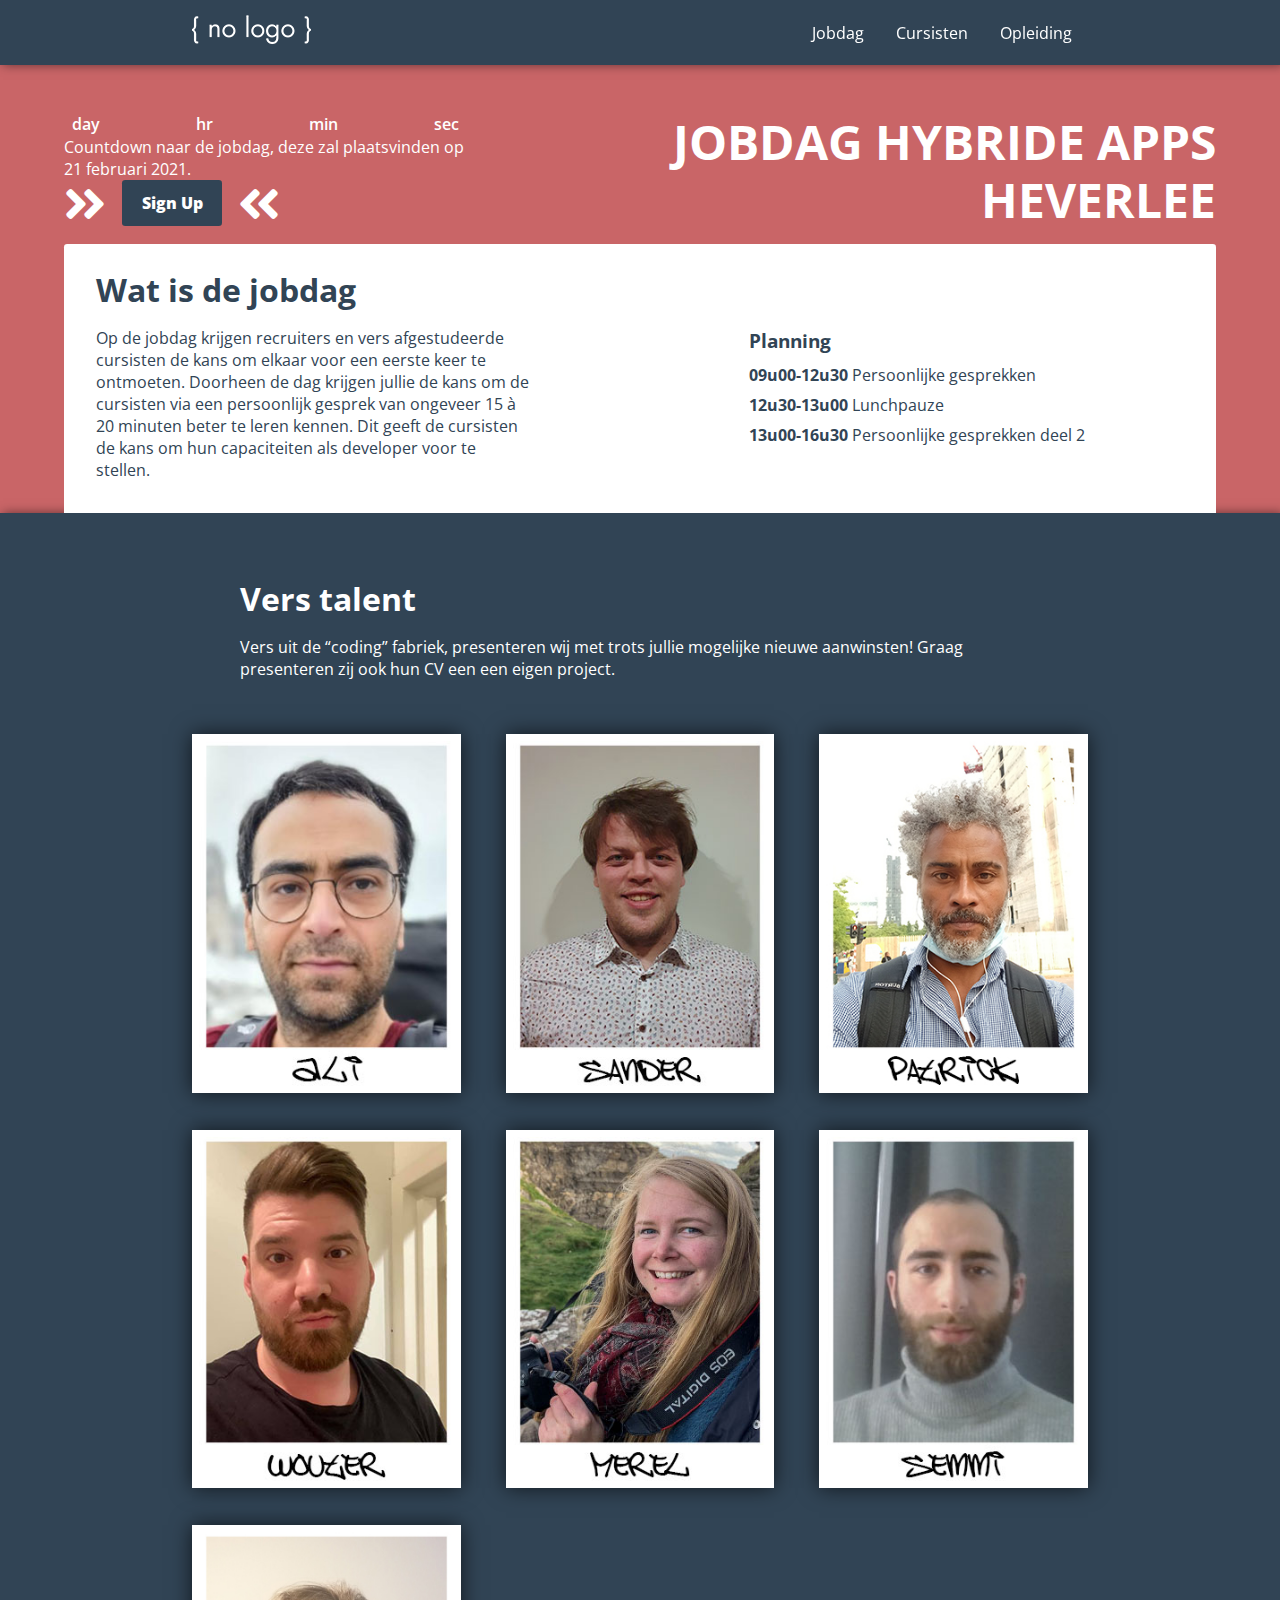
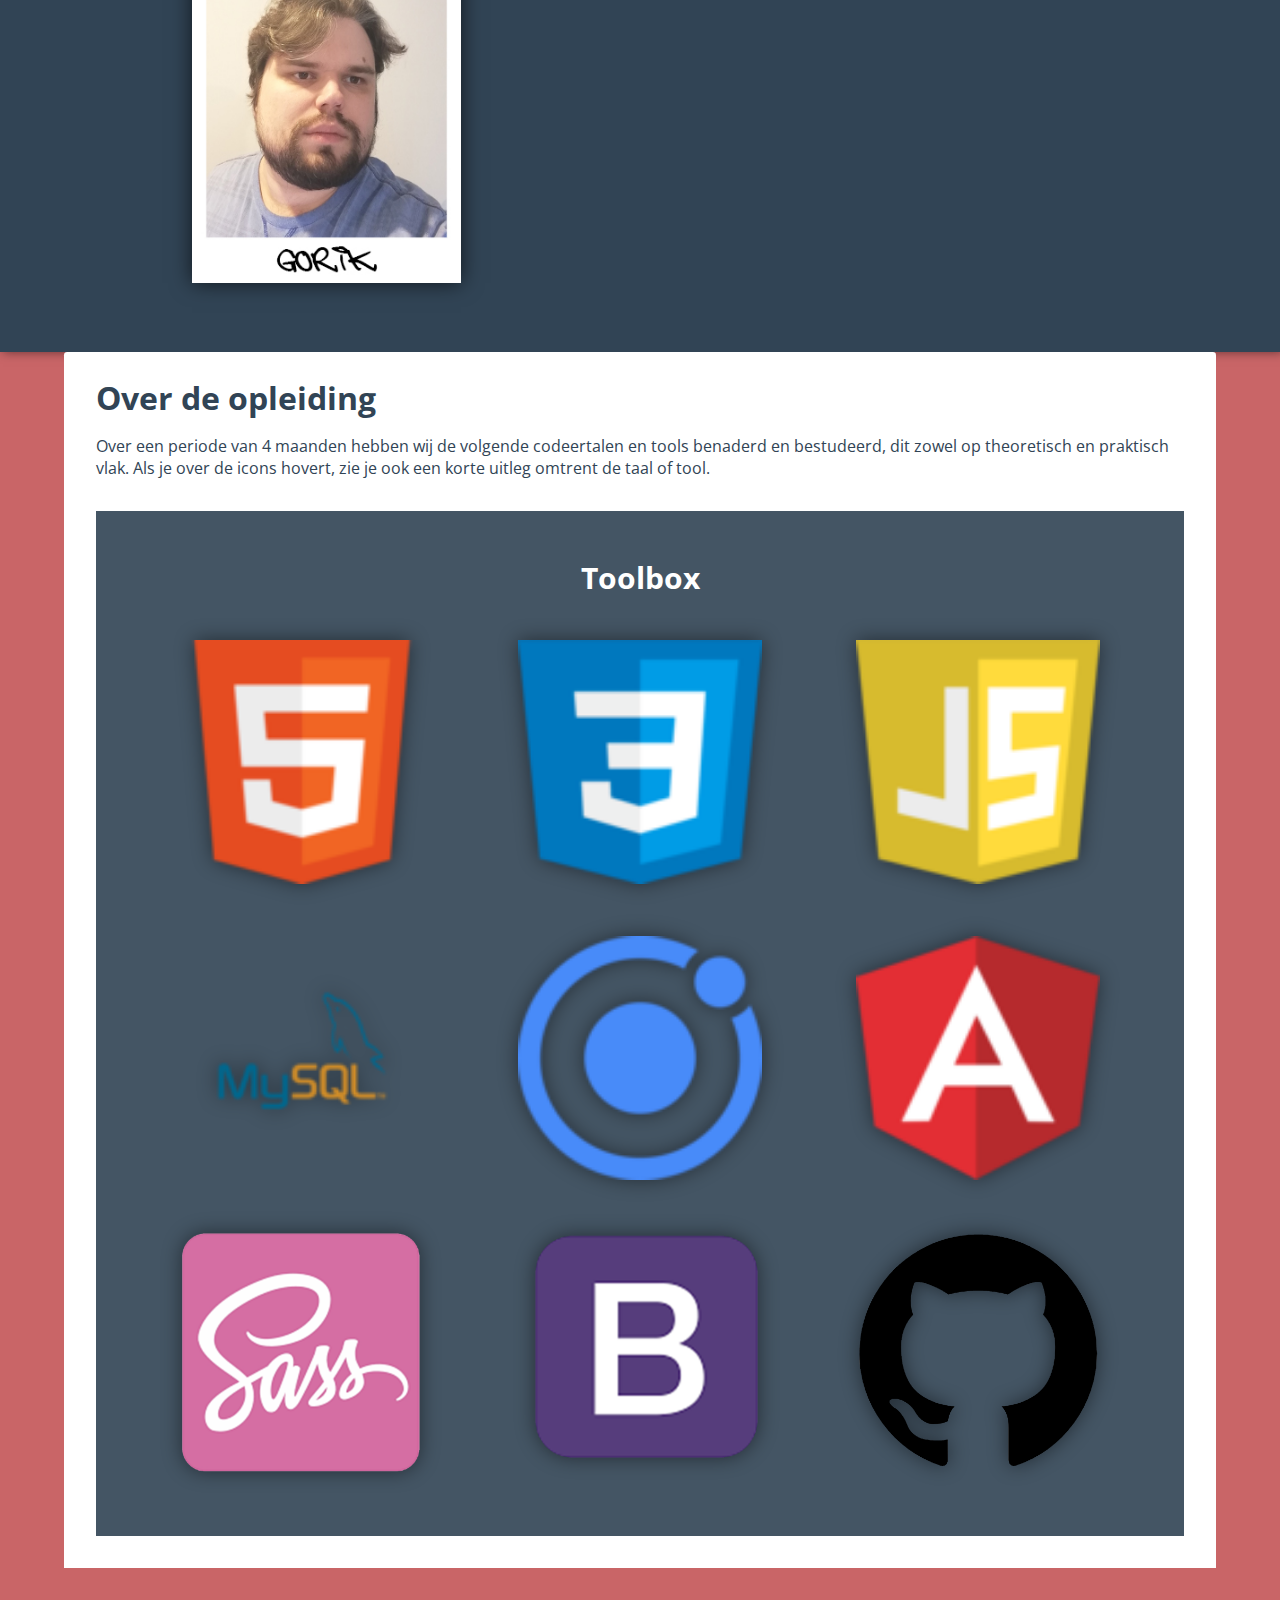
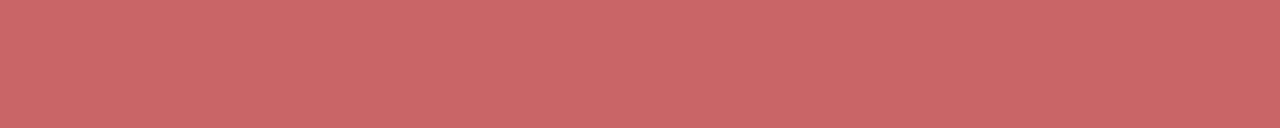
==== index.html @ ce5b8a41 "maandag na les updates foto's badges" ====
<!DOCTYPE html>
<html lang="en">

<head>
    <meta charset="UTF-8">
    <meta http-equiv="X-UA-Compatible" content="IE=edge">
    <meta name="viewport" content="width=device-width, initial-scale=1.0">
    <title>Jobdag Hybride Apps</title>
    <link rel="icon" type="image/x-icon" href="img/favicon.png">
    <link rel="stylesheet" href="https://cdnjs.cloudflare.com/ajax/libs/font-awesome/5.15.4/css/all.min.css"
        integrity="sha512-1ycn6IcaQQ40/MKBW2W4Rhis/DbILU74C1vSrLJxCq57o941Ym01SwNsOMqvEBFlcgUa6xLiPY/NS5R+E6ztJQ=="
        crossorigin="anonymous" referrerpolicy="no-referrer" />
    <link rel="stylesheet" href="style.css">
</head>

<body>
    <nav id="navbarContainer">
        <div id="navDiv">
            <a id="logo" href="#home"><img src="img/logo.png" alt="logo"></a>
            <a id="hamburger" href="javascript:void(0);" class="icon" onclick="navMenue()">
                <i class="fa fa-bars fa-2x"></i></a>
            <a class="navLi" href="#jobdag">Jobdag</a>
            <a class="navLi" href="#cursisten">Cursisten</a>
            <a class="navLi" href="#opleiding">Opleiding</a>
            <!-- <a class="navLiHam" href="#jobdag" onclick="clickMenuItem()">Jobdag</a>
            <a class="navLiHam" href="#cursisten" onclick="clickMenuItem()">Cursisten</a>
            <a class="navLiHam" href="#opleiding" onclick="clickMenuItem()">Opleiding</a> -->
        </div>
    </nav>
    <div class="scroll-container">
        <section id="jobdag" class="scroll-section">
            <div class="flex-info">
                <h1>JOBDAG HYBRIDE APPS HEVERLEE</h1>
                <div class="flex-info2">

                    <div id="countdown" class="center">
                        <!-- opmaak (kleur en size) nog aan te werken als pagina volledig is  -->
                        <div id="day"></div>
                        <div id="hr"></div>
                        <div id="min"></div>
                        <div id="sec"></div>
                    </div>
                    <div class="redirectText">Countdown naar de jobdag, deze zal plaatsvinden op 21 februari 2021.
                    </div>
                    <div class="btn-container">
                        <i class="fas fa-angle-double-right"></i>
                        <a href="https://forms.gle/Yj8Wf25uNzhAf5fA6" target="_blank">
                            <div id="redirectToSignUp"> Sign Up </div>
                        </a>
                        <i class="fas fa-angle-double-left"></i>
                    </div>
                </div>
            </div>

            <div class="info-text">
                <h2>Wat is de jobdag</h2>
                <div class="info-text-flex">
                    <div>
                        <p>Op de jobdag krijgen recruiters en vers afgestudeerde cursisten de kans om elkaar voor een
                            eerste keer te ontmoeten. Doorheen de dag krijgen jullie de kans om de cursisten via een
                            persoonlijk gesprek van ongeveer 15 à 20 minuten beter te leren kennen. Dit geeft de
                            cursisten de kans om hun capaciteiten als developer voor te stellen.</p>
                    </div>

                    <div>
                        <h3>Planning</h3>
                        <ul>
                            <li><span>09u00-12u30</span> Persoonlijke gesprekken</li>
                            <li><span>12u30-13u00</span> Lunchpauze</li>
                            <li><span>13u00-16u30</span> Persoonlijke gesprekken deel 2</li>
                        </ul>
                    </div>
                </div>
            </div>
        </section>

        <section class="info-pupils scroll-section" id="cursisten">
            <div id="intro-pupils">
                <h2>Vers talent</h2>
                <p>Vers uit de “coding” fabriek, presenteren wij met trots jullie mogelijke nieuwe aanwinsten!
                    Graag presenteren zij ook hun CV een een eigen project.
                </p><br>
            </div>
            <div id="pupil-carousel"></div>
            <div id="pupils">
                <div class="pupil">
                    <a href="#" target="_blank" rel="noopener noreferrer"><img src="./img/ali_pol.jpg" alt="Ali_foto"><a
                            href="https://wonderful-pebble-058846c03.1.azurestaticapps.net/" target="_blank"
                            rel="noopener noreferrer">
                            <div class="download"></div>
                        </a></a>
                </div>
                <div class="pupil">
                    <a href="https://sandervdab.github.io/extra_oef/" target="_blank" rel="noopener noreferrer">
                        <img src="./img/sander_pol.jpg" alt="Sander_foto">
                        <a href="./pdf_cv/CV Sander Vandeputte.pdf" download="CV Sander Vandeputte">
                            <div class="download"></div>
                        </a>
                    </a>
                </div>
                <div class="pupil">
                    <a href="#" target="_blank" rel="noopener noreferrer">
                        <img src="./img/patrick_pol.jpg" alt="Patrick_foto">
                        <a href="./pdf_cv/CVPatrickBlaton2022.pdf" download="CV Patrick Blaton">
                            <div class="download"></div>
                        </a>
                    </a>
                </div>
                <div class="pupil">
                    <a href="https://woutermathues.github.io/obsidianthievesproject/" target="_blank"
                        rel="noopener noreferrer"><img src="./img/wouter_pol.jpg" alt="Wouter_foto"><a
                            href="https://woutermathues.github.io/CVwoutermathuesresponsive/" target="_blank"
                            rel="noopener noreferrer">
                            <div class="download"></div>
                        </a></a>
                </div>

                <div class="pupil">
                    <a href="https://www.merelverdegaal.nl" target="_blank" rel="noopener noreferrer">
                        <img src="./img/merel_pol.jpg" alt="Merel_foto">
                        <a href="./pdf_cv/CV_Merel_Verdegaal.pdf" download="CV Merel Verdegaal">
                            <div class="download"></div>
                        </a>
                    </a>
                </div>
                <div class="pupil">
                    <a href="#" target="_blank" rel="noopener noreferrer"><img src="./img/semmi_pol.jpg"
                            alt="Semmi_foto"></a>
                </div>
                <div class="pupil">
                    <a href="#" target="_blank" rel="noopener noreferrer">
                        <img src="./img/gorik_pol.jpg" alt="Gorik_foto">
                        <a href="./pdf_cv/CV_Gorik_DHauwers.pdf" download="CV Gorik D'Hauwers">
                            <div class="download"></div>
                        </a>
                    </a>
                </div>


            </div>
        </section>

        <section class="info-text scroll-section" id="opleiding">
            <h2>Over de opleiding</h2>
            <p>Over een periode van 4 maanden hebben wij de volgende codeertalen en tools benaderd en bestudeerd, dit
                zowel op theoretisch en praktisch vlak. Als je over de icons hovert, zie je ook een korte uitleg omtrent
                de taal of tool.</p>
            <div id="badgescontainer">
                <h3>Toolbox</h3>
                <div id="codeerbadge">
                    <div class="badge" id="html" onmouseover="showText(this)" onmouseout="hideText(this)">
                        <img src="./img/html.png" alt="html">
                        <div class="uitleg">
                            <h6>HTML</h6>
                            <p>gebruiken we om de tekst in een webpagina te schrijven</p>
                        </div>
                    </div>
                    <div class="badge" id="css" onmouseover="showText(this)" onmouseout="hideText(this)">
                        <img src="./img/css.png" alt="css">
                        <div class="uitleg">
                            <h6>CSS</h6>
                            <p>gebruiken we om de HTML tekst/pagina een opmaak mee te geven</p>
                        </div>
                    </div>
                    <div class="badge" id="js" onmouseover="showText(this)" onmouseout="hideText(this)">
                        <img src="./img/js.png" alt="javascript">
                        <div class="uitleg">
                            <h6>Javascript</h6>
                            <p>dient ervoor om functionaliteit in de webpagina te steken</p>
                        </div>
                    </div>
                    <div class="badge" id="mysql" onmouseover="showText(this)" onmouseout="hideText(this)">
                        <img src="./img/mysql.png" alt="mysql">
                        <div class="uitleg">
                            <h6>MySQL</h6>
                            <p>gebruiken we om een database op te stellen en te beheren</p>
                        </div>
                    </div>
                    <div class="badge" id="ionic" onmouseover="showText(this)" onmouseout="hideText(this)">
                        <img src="./img/ionic.png" alt="ionic">
                        <div class="uitleg">
                            <h6>Ionic</h6>
                            <p>helpt ons mobiele cross-platform apps te creëren</p>
                        </div>
                    </div>
                    <div class="badge" id="angular" onmouseover="showText(this)" onmouseout="hideText(this)">
                        <img src="./img/angular.png" alt="angular">
                        <div class="uitleg">
                            <h6>Angular</h6>
                            <p>is een platform en framework om single pages te maken met HTML en TypeScript</p>
                        </div>
                    </div>
                    <div class="badge" id="html" onmouseover="showText(this)" onmouseout="hideText(this)">
                        <img src="./img/sass.png" alt="sass">
                        <div class="uitleg">
                            <h6>SASS</h6>
                            <p>voor een extra sassy opmaak van de webpagina</p>
                        </div>
                    </div>
                    <div class="badge" id="html" onmouseover="showText(this)" onmouseout="hideText(this)">
                        <img src="./img/bootstrap.png" alt="bootstrap">
                        <div class="uitleg">
                            <h6>Bootstrap</h6>
                            <p>gebruiken we als handige front-end framework tool</p>
                        </div>
                    </div>
                    <div class="badge" id="html" onmouseover="showText(this)" onmouseout="hideText(this)">
                        <img src="./img/github.png" alt="github">
                        <div class="uitleg">
                            <h6>Github</h6>
                            <p>gebruiken we als versiebeheer</p>
                        </div>
                    </div>
                </div>
            </div>
        </section>
    </div>




    <script src="script.js"></script>
</body>

</html>
---- style.css ----
@import url('https://fonts.googleapis.com/css2?family=Open+Sans:wght@300;400;500;700&display=swap');

:root  {
    --bg-color: #C96567;
    --prim-color:#314455;
    --sec-color: white; 
    --acc-color: #97AABD;

/*  extra kleuren evt     
    #644E5B
    #9E5A63 
*/
}


body {
    background-color: var(--bg-color);
    font-family: 'Open Sans', sans-serif;
}

* {
    box-sizing: border-box;
    margin: 0;
    padding: 0; 
    font-size: 1rem;
}

 /* section {
     min-height: 100vh;
 } */

/* .scroll-section {
    min-height: 100vh;
    scroll-snap-align: start none;
    
}

.scroll-container {
    scroll-snap-type: y proximity;
    scroll-padding-top: 49.6px;
    overflow-y: auto;
    height: 90vh;
} */


#navbarContainer {
    top: 0;
    width: 100%;
    margin-top: 0;
    background-color: var(--prim-color);
    box-shadow: 3px 0 10px rgba(0, 0, 0, 0.5);
    z-index: 1000;
}

.navLi:hover {
    background-color: var(--acc-color); 
}


#jobdag{
    display: flex;
    flex-direction: column;
    justify-content: space-between;
    /* min-height: 100vh; */
}

#countdown{
    display: flex;
    justify-content: space-between;
    font-size: 2.5em;    
}

#redirectText{
    display: block;
}

#day, #hr, #min, #sec {
    font-size: 1em;
    font-weight: 600;
}

#day::after, #hr::after, #min::after, #sec::after {
    display: block;
    font-size: 1rem;
}

#redirectToSignUp {
    display: inline-block;
    font-weight: 800;
    text-align: center;
    color: white;
    width: fit-content;
    min-width: 100px;
    padding: .75em 1em;
    margin: 0 1em;
    border-radius: .2em;
    background-color: var(--prim-color);
    transition: transform 250ms ease-in-out, 
                box-shadow 250ms ease-in-out,
                background-color 250ms ease-in-out;      
}

#redirectToSignUp:hover {
    cursor: pointer;
    transform: scale(1.1);
    box-shadow: 4px 4px 10px rgba(0, 0, 0, 0.15);
    background-color: var(--acc-color);
    color: white;
}

/* #redirectToSignUp:after {
    content: "\f100";
    font-family: "Font Awesome 5 Free";
} */

.info-text {
    width: 90%;
    margin: 0 auto;
    padding: 1.5em 2em 2em;
    color: #314455;
    background-color: white;
    border-radius: .2em .2em 0 0;
    /* border: #314455 1px solid; */
} 

.info-text-flex {
    display: flex;
    justify-content: space-between;    
}

.info-text-flex div{
    width: 40%;
}

.info-text-flex h3 {
    font-size: 1.2rem;
    color: var(--prim-color);
    margin-bottom: .5em;
}

.info-text-flex ul li {
    list-style-type: none;
    margin: .5em 0;
}

.info-text-flex span {
    font-weight: 700;
    color: var(--prim-color);
}

.info-text h2 {
    padding-bottom: .5em;
    font-size: 2em;
}

.center {
    text-align: center;
    font-size: 500px;
}

.flex-info2 i {
    font-size: 3em;
}

.info-pupils{
    width: 100%;
    margin: 0 auto;
    color: #314455;
    background-color: var(--prim-color);
    color: var(--sec-color);
    padding: 1em 0 2em;
    box-shadow: 3px 0 10px rgba(0, 0, 0, 0.5);
}

.info-pupils h2 {
    padding: .5em 0;
    font-size: 2em;
}

#intro-pupils{
    width: 70%;
    margin: 0 auto;
    padding: 2em 3em;
}

#pupil-carousel{
    width: 100%;
    overflow: hidden;
    /* transition: all 1s;   */
}

/* .closed {
    width: 50%;
}

.open {
    width: 100%;
} */

#pupil-carousel .pupil {
    width: 25%;
    margin: 0 auto;
}

#pupils {
    width: 70%;
    margin: 0 auto;
    display: flex;
    flex-wrap: wrap;
    justify-content: space-between;
}

.pupil {
    width: 30%;
    text-align: center;
    /* margin: 0 0 2em; */
}

.pupil img {
    width: 100%;
    box-shadow: 0px 0px 20px rgba(0, 0, 0, 0.666);
}

.pupil .download{
    width: 100%;
    position: relative;
    z-index: 5;
    /* background-color: hotpink; */
}

#badgescontainer {
    /* width: 70%; */
    margin: 2em auto 0 ;
    min-height: fit-content;
    background-color: #445564;
    padding: 1em 0;
}

#badgescontainer h3{
    text-align: center;
    color: white;
    font-size: 30px;
    margin-top: 30px;
}

#codeerbadge {
    display: flex;
    flex-wrap: wrap;
    justify-content: space-evenly;
    align-items: flex-start;
    padding: 1em;
}

.badge{
    display: flex;
    flex-wrap: wrap;
    width: 25%;
    min-width: 85px;
    margin: 1em;
    position: relative;
    /* top: 1em; */
    transition: visibility 1s ease-in-out;
}

.badge img{
    width: 100%;
    height: 100%;
    z-index: 1;
    filter: drop-shadow(0px 0px 10px #0000007a);
    padding: 10px;
}

.badge img:hover{
    transition: all 5 linear;
}



/* #mysql, #ionic, #angular{
    opacity: 0.1;
} */

.uitleg{
    text-align: center;
    width: 100%;
    height: fit-content;
    visibility: hidden;
    z-index: 2;
    color: var(--prim-color);
    background-color: #445564;
    border: 2px solid white;
    color: white;
    padding: 1em;
    margin: 1em;
    margin-top: -100%;
}

#opleiding {
    margin-bottom: 10em;
}

/* Extra small devices (phones, 600px and down) */
@media only screen and (max-width: 650px) {
    #navbarContainer {
        position: fixed;
        transition: top 1s ease;
    }
    
    .navLi, .navLiHam {
        display: none;
        text-decoration: none;
        color: var(--sec-color);
        padding: 14px;
        width: 100%;
        text-align: right;
    }

    .navLiHam {
        display: none;
    }

    #hamburger {
        color: var(--sec-color);
        padding: 14px 16px;
        position: absolute;
        right: 10px;
    }

    #hamburger:hover {
        color: var(--acc-color); 
    }

    .flex-info {
        display: flex;
        flex-direction: column;
        justify-content: space-between;
        width: 70%;
        margin: 5em auto 1em;
        color: white;
    }

    .info-text-flex {
        display: block;
    }
    
    .info-text-flex div{
        width: 100%;
        margin: 1.2em 0;
    }

    .flex-info h1{
        font-size: 3em;
        text-align: right;
        /* overflow: hidden; */
        line-height: 1.2em;
    }
    
    .flex-info2 {
        display: flex;
        flex-direction: column;
        justify-content: space-evenly;
    }

    #countdown, .redirectText {
        display: none;
    }

    /* #day::after{ 
        content:'day';
    }
    #hr::after{ 
        content:'hr';
    }
    #min::after{ 
        content:'min';
    }
    #sec::after{ 
        content:'sec';
    } */


    .btn-container {
        align-self: center;
        display: flex;
        justify-content: center;
    }

    #pupil-carousel .pupil{
        width: 30%;
        min-width: 250px;
        margin-bottom: 2em;

    }

    #pupil-carousel .pupil .download {
        height: 2.8em;
        bottom: 3em;
    }

    .pupil .download {
        height: 0.7em;
        bottom: 1.1em;
    }
    
    .uitleg {
        display: none;
    }

    .badge {
        text-align: center;
        color: white;
    }

    #html::after {
        content: "HTML";
        margin: 0 auto;
    }

    #css::after {
        content: "CSS";
        margin: 0 auto;
    }

    #js::after {
        content: "Javascript";
        margin: 0 auto;
    }

    #mysql::after {
        content: "MySQL";
        margin: 0 auto;
    }

    #ionic::after {
        content: "Ionic";
        margin: 0 auto;
    }

    #angular::after {
        content: "Angular";
        margin: 0 auto;
    }
}

/* Small devices (portrait tablets and large phones, 600px and up) */
@media only screen and (min-width: 650px) {
    #navbarContainer {
        position: sticky;
        display: flex;
        justify-content: center;
        align-items: center;
        transition: top .3s ease;
    }

    #navDiv {
        width: 70%;
        display: flex;
    }
    
    #logo {
        flex-grow: 10;
        align-self: flex-start;
    } 

    .navLi, .navLiHam {
        color: var(--sec-color);
        padding: 14px 16px;
        height: 100%;
        text-decoration: none;
        align-self: center;
        border-radius: 0.2em;
        transition: background-color 250ms ease-in-out;
    }

    .navLi{
        display: block;
    }

    .navLiHam {
        display: none;
    }

    #hamburger {
        display: none;
    }

    .flex-info {
        display: flex;
        flex-direction: row-reverse;
        justify-content: space-between;
        width: 90%;
        margin: 3em auto 1em;
        color: white;
    }

    .flex-info h1{
        width: 50%;
        font-size: 3em;
        /* align-self:; */
        text-align: right;
        overflow: hidden;
        line-height: 1.2em;
    }
    
    .flex-info2 {
        display: flex;
        flex-direction: column;
        justify-content: space-evenly;
        width: 35%;
    }

    #countdown div {
        padding: 0 .2em;
    }

    #day::after{ 
        content:'day';
    }
    #hr::after{ 
        content:'hr';
    }
    #min::after{ 
        content:'min';
    }
    #sec::after{ 
        content:'sec';
    }

    .btn-container {
        align-self: flex-start;
        display: flex;
        justify-content: center;
    }

    #pupil-carousel .pupil{
        width: 30%;
        min-width: 300px;
        margin-bottom: 2em;

    }

    #pupil-carousel .pupil .download {
        height: 3.3em;
        bottom: 3.5em;
    }

    .pupil .download {
        height: 2em;
        bottom: 2.3em;
    }

}

@media only screen and (min-width: 1300px) {
    
    .flex-info {
        width: 70%;
    }

    .flex-info h1{
        width: 35%;
        font-size: 4em;
        /* align-self:; */
        text-align: right;
        overflow: hidden;
        line-height: 1.2em;
    }

    #day::after{ 
        content:'days';
    }
    #hr::after{ 
        content:'hours';
    }
    #min::after{ 
        content:'minutes';
    }
    #sec::after{ 
        content:'seconds';
    }

    .info-text {
        width: 70%;
        margin: 0 auto;
        padding: 3em 3em 5em;
        color: #314455;
        background-color: white;
        border-radius: .2em .2em 0 0;
        /* border: #314455 1px solid; */
    } 

    #pupil-carousel{
        width: 70%;
        margin: 0 auto;
        margin-bottom: 2em;
    }
    
    #pupil-carousel .pupil{
        width: 30%;
    }
    
    #pupils{
        width: 70%;
        margin: 0 auto;
        display: flex;
        flex-wrap: wrap;
        justify-content: space-between;
    }
    
    .pupil{
        width: 30%;
        /* padding: 1%; */
        text-align: center;
        margin: 0 0 2em;
    }

    
    .pupil img{
        width: 100%;
    }
    
    .pupil p{
        margin-top: -10%;
        color: var(--prim-color);
    }

    .badge:hover {
        cursor: pointer;
    }

    #pupil-carousel .pupil .download {
        height: 3em;
        bottom: 3.5em;
    }

    .pupil .download {
        height: 4em;
        bottom: 4.3em;
    }
}
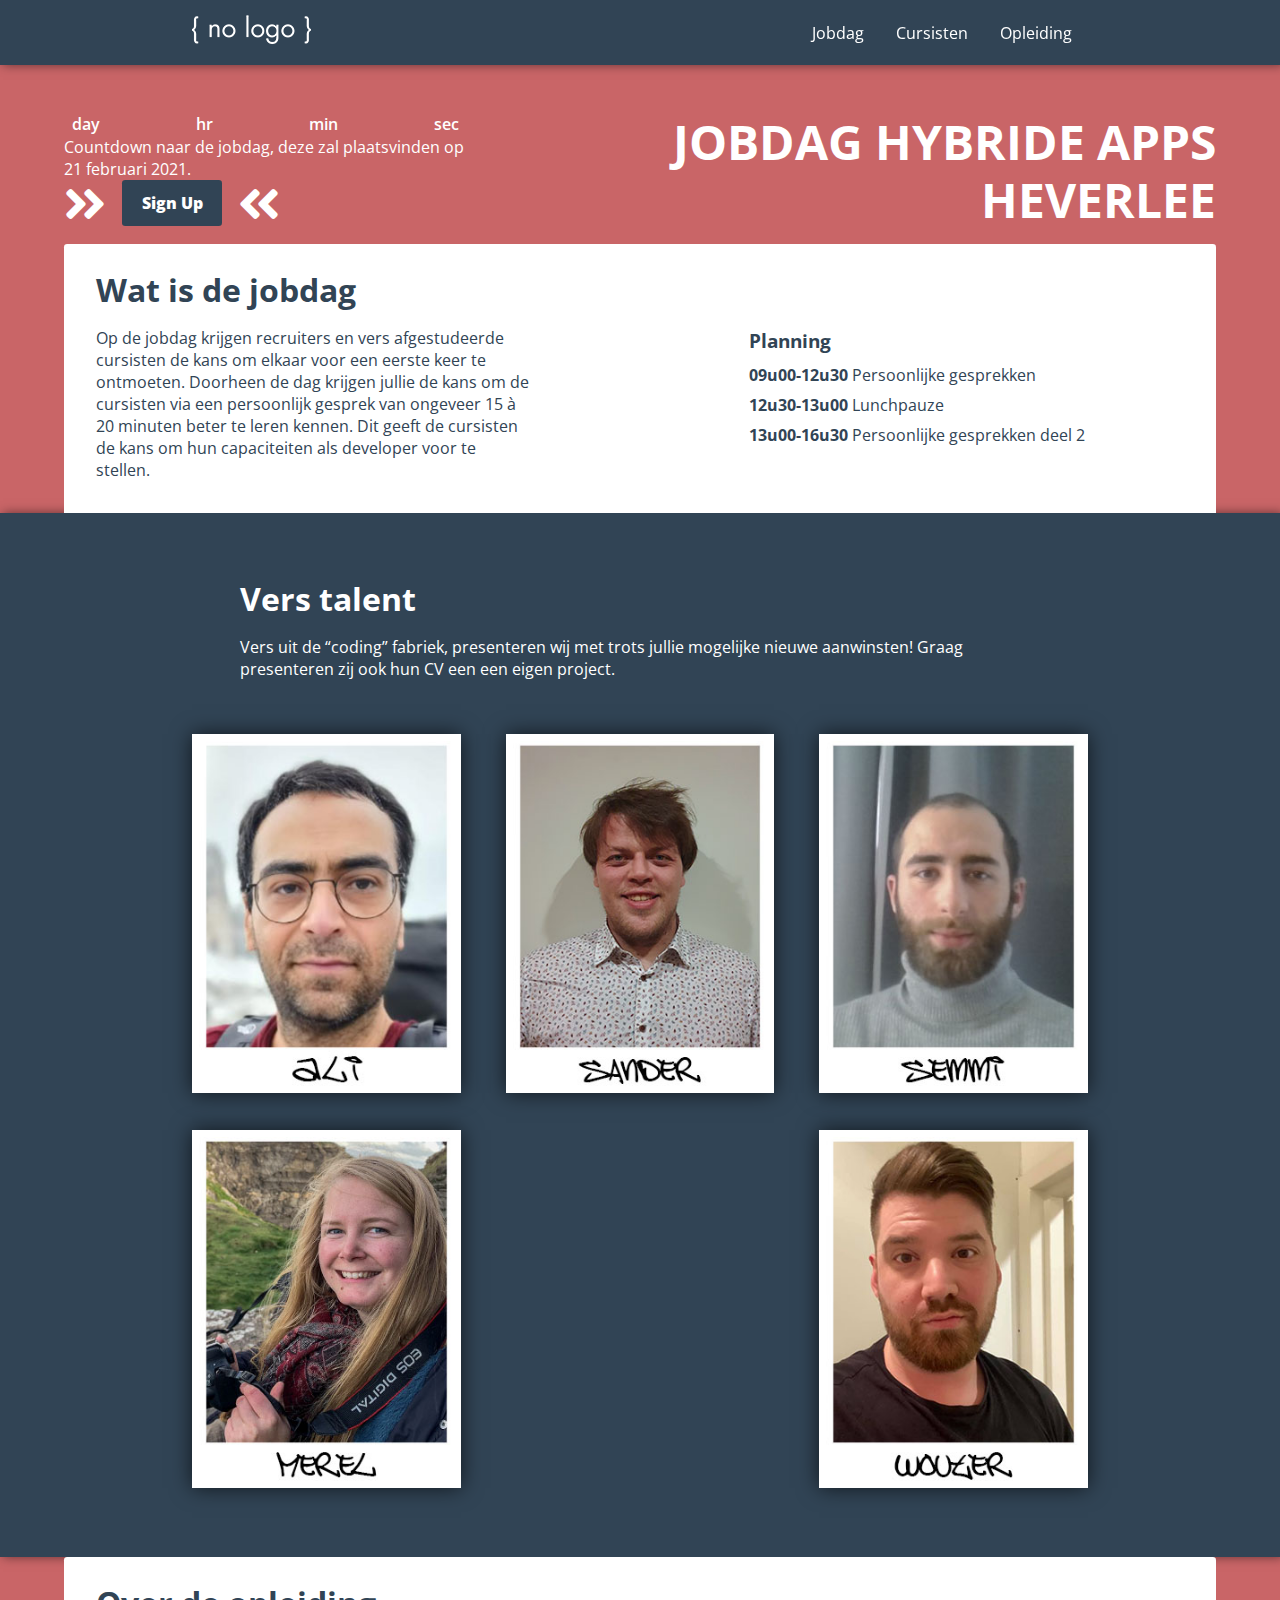
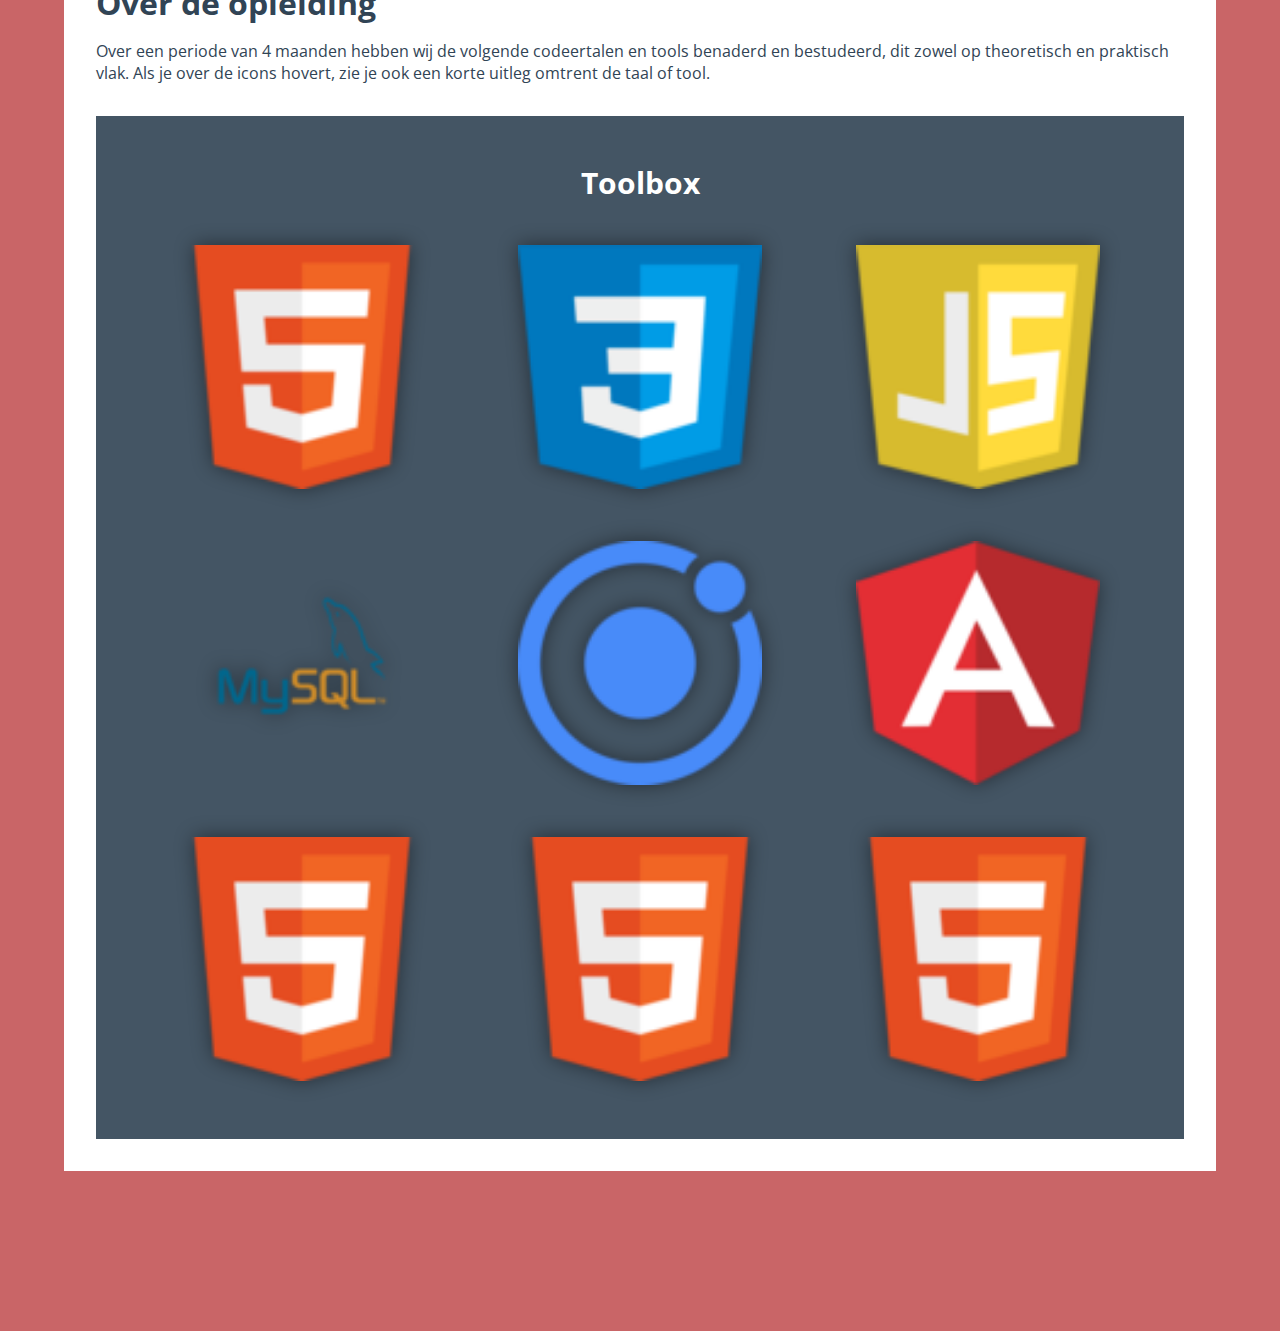
==== commit 73e0f8d6: "rondsukkelen" ====
--- a/index.html
+++ b/index.html
@@ -56,10 +56,7 @@
                 <h2>Wat is de jobdag</h2>
                 <div class="info-text-flex">
                     <div>
-                        <p>Op de jobdag krijgen recruiters en vers afgestudeerde cursisten de kans om elkaar voor een
-                            eerste keer te ontmoeten. Doorheen de dag krijgen jullie de kans om de cursisten via een
-                            persoonlijk gesprek van ongeveer 15 à 20 minuten beter te leren kennen. Dit geeft de
-                            cursisten de kans om hun capaciteiten als developer voor te stellen.</p>
+                        <p>Op de jobdag krijgen recruiters en vers afgestudeerde cursisten de kans om elkaar voor een eerste keer te ontmoeten. Doorheen de dag krijgen jullie de kans om de cursisten via een persoonlijk gesprek van ongeveer 15 à 20 minuten beter te leren kennen. Dit geeft de cursisten de kans om hun capaciteiten als developer voor te stellen.</p>
                     </div>
 
                     <div>
@@ -81,70 +78,34 @@
                     Graag presenteren zij ook hun CV een een eigen project.
                 </p><br>
             </div>
-            <div id="pupil-carousel"></div>
+            <div id="tv-carousel">
+                <div id="pupil-carousel"></div>
+            </div>
             <div id="pupils">
                 <div class="pupil">
-                    <a href="#" target="_blank" rel="noopener noreferrer"><img src="./img/ali_pol.jpg" alt="Ali_foto"><a
-                            href="https://wonderful-pebble-058846c03.1.azurestaticapps.net/" target="_blank"
-                            rel="noopener noreferrer">
-                            <div class="download"></div>
-                        </a></a>
+                    <a href="#" target="_blank" rel="noopener noreferrer"><img src="./img/ali_pol.jpg" alt="Ali_foto"><a href="https://wonderful-pebble-058846c03.1.azurestaticapps.net/" target="_blank" rel="noopener noreferrer"><div class="download"></div></a></a>
                 </div>
                 <div class="pupil">
                     <a href="https://sandervdab.github.io/extra_oef/" target="_blank" rel="noopener noreferrer">
-                        <img src="./img/sander_pol.jpg" alt="Sander_foto">
-                        <a href="./pdf_cv/CV Sander Vandeputte.pdf" download="CV Sander Vandeputte">
-                            <div class="download"></div>
-                        </a>
-                    </a>
+                    <img src="./img/sander_pol.jpg" alt="Sander_foto">
+                    <a href="./pdf_cv/CV Sander Vandeputte.pdf" download="CV Sander Vandeputte"><div class="download"></div></a>
+                </a>
                 </div>
                 <div class="pupil">
-                    <a href="#" target="_blank" rel="noopener noreferrer">
-                        <img src="./img/patrick_pol.jpg" alt="Patrick_foto">
-                        <a href="./pdf_cv/CVPatrickBlaton2022.pdf" download="CV Patrick Blaton">
-                            <div class="download"></div>
-                        </a>
-                    </a>
+                    <a href="#" target="_blank" rel="noopener noreferrer"><img src="./img/semmi_pol.jpg" alt="Semmi_foto"></a>
                 </div>
                 <div class="pupil">
-                    <a href="https://woutermathues.github.io/obsidianthievesproject/" target="_blank"
-                        rel="noopener noreferrer"><img src="./img/wouter_pol.jpg" alt="Wouter_foto"><a
-                            href="https://woutermathues.github.io/CVwoutermathuesresponsive/" target="_blank"
-                            rel="noopener noreferrer">
-                            <div class="download"></div>
-                        </a></a>
-                </div>
-
-                <div class="pupil">
-                    <a href="https://www.merelverdegaal.nl" target="_blank" rel="noopener noreferrer">
-                        <img src="./img/merel_pol.jpg" alt="Merel_foto">
-                        <a href="./pdf_cv/CV_Merel_Verdegaal.pdf" download="CV Merel Verdegaal">
-                            <div class="download"></div>
-                        </a>
-                    </a>
+                    <a href="https://www.merelverdegaal.nl" target="_blank" rel="noopener noreferrer"><img src="./img/merel_pol.jpg" alt="Merel_foto"></a>
                 </div>
                 <div class="pupil">
-                    <a href="#" target="_blank" rel="noopener noreferrer"><img src="./img/semmi_pol.jpg"
-                            alt="Semmi_foto"></a>
+                    <a href="https://woutermathues.github.io/obsidianthievesproject/" target="_blank" rel="noopener noreferrer"><img src="./img/wouter_pol.jpg" alt="Wouter_foto"><a href="https://woutermathues.github.io/CVwoutermathuesresponsive/" target="_blank" rel="noopener noreferrer"><div class="download"></div></a></a>                    
                 </div>
-                <div class="pupil">
-                    <a href="#" target="_blank" rel="noopener noreferrer">
-                        <img src="./img/gorik_pol.jpg" alt="Gorik_foto">
-                        <a href="./pdf_cv/CV_Gorik_DHauwers.pdf" download="CV Gorik D'Hauwers">
-                            <div class="download"></div>
-                        </a>
-                    </a>
-                </div>
-
-
             </div>
         </section>
 
         <section class="info-text scroll-section" id="opleiding">
             <h2>Over de opleiding</h2>
-            <p>Over een periode van 4 maanden hebben wij de volgende codeertalen en tools benaderd en bestudeerd, dit
-                zowel op theoretisch en praktisch vlak. Als je over de icons hovert, zie je ook een korte uitleg omtrent
-                de taal of tool.</p>
+            <p>Over een periode van 4 maanden hebben wij de volgende codeertalen en tools benaderd en bestudeerd, dit zowel op theoretisch en praktisch vlak. Als je over de icons hovert, zie je ook een korte uitleg omtrent de taal of tool.</p>
             <div id="badgescontainer">
                 <h3>Toolbox</h3>
                 <div id="codeerbadge">
@@ -166,7 +127,7 @@
                         <img src="./img/js.png" alt="javascript">
                         <div class="uitleg">
                             <h6>Javascript</h6>
-                            <p>dient ervoor om functionaliteit in de webpagina te steken</p>
+                            <p>dient ervoor om functionaliteit in de webpagina te steken.</p>
                         </div>
                     </div>
                     <div class="badge" id="mysql" onmouseover="showText(this)" onmouseout="hideText(this)">
@@ -178,37 +139,33 @@
                     </div>
                     <div class="badge" id="ionic" onmouseover="showText(this)" onmouseout="hideText(this)">
                         <img src="./img/ionic.png" alt="ionic">
-                        <div class="uitleg">
-                            <h6>Ionic</h6>
-                            <p>helpt ons mobiele cross-platform apps te creëren</p>
-                        </div>
+                        <div class="uitleg">Lorem ipsum dolor sit amet, consectetur adipisicing elit. Sed esse
+                            asperiores aut quia</div>
                     </div>
                     <div class="badge" id="angular" onmouseover="showText(this)" onmouseout="hideText(this)">
                         <img src="./img/angular.png" alt="angular">
+                        <div class="uitleg">Lorem ipsum dolor sit amet, consectetur adipisicing elit. Sed esse
+                            asperiores aut quia</div>
+                    </div>
+                    <div class="badge" id="html" onmouseover="showText(this)" onmouseout="hideText(this)">
+                        <img src="./img/html.png" alt="html">
                         <div class="uitleg">
-                            <h6>Angular</h6>
-                            <p>is een platform en framework om single pages te maken met HTML en TypeScript</p>
+                            <h6>HTML</h6>
+                            <p>gebruiken we om de tekst in een webpagina te schrijven</p>
                         </div>
                     </div>
                     <div class="badge" id="html" onmouseover="showText(this)" onmouseout="hideText(this)">
-                        <img src="./img/sass.png" alt="sass">
+                        <img src="./img/html.png" alt="html">
                         <div class="uitleg">
-                            <h6>SASS</h6>
-                            <p>voor een extra sassy opmaak van de webpagina</p>
+                            <h6>HTML</h6>
+                            <p>gebruiken we om de tekst in een webpagina te schrijven</p>
                         </div>
                     </div>
                     <div class="badge" id="html" onmouseover="showText(this)" onmouseout="hideText(this)">
-                        <img src="./img/bootstrap.png" alt="bootstrap">
+                        <img src="./img/html.png" alt="html">
                         <div class="uitleg">
-                            <h6>Bootstrap</h6>
-                            <p>gebruiken we als handige front-end framework tool</p>
-                        </div>
-                    </div>
-                    <div class="badge" id="html" onmouseover="showText(this)" onmouseout="hideText(this)">
-                        <img src="./img/github.png" alt="github">
-                        <div class="uitleg">
-                            <h6>Github</h6>
-                            <p>gebruiken we als versiebeheer</p>
+                            <h6>HTML</h6>
+                            <p>gebruiken we om de tekst in een webpagina te schrijven</p>
                         </div>
                     </div>
                 </div>
--- a/style.css
+++ b/style.css
@@ -5,7 +5,6 @@
     --prim-color:#314455;
     --sec-color: white; 
     --acc-color: #97AABD;
-
 /*  extra kleuren evt     
     #644E5B
     #9E5A63 
@@ -183,19 +182,54 @@
     padding: 2em 3em;
 }
 
+#tv{
+   width: -;
+   margin: 0 auto;
+   overflow: hidden;
+}
+
 #pupil-carousel{
     width: 100%;
     overflow: hidden;
     /* transition: all 1s;   */
 }
 
-/* .closed {
-    width: 50%;
-}
-
-.open {
-    width: 100%;
-} */
+#roulette {
+    margin: 0 auto;
+    width: 30px;
+    position: relative;
+    text-overflow: hidden;
+}
+
+.intro{
+   animation-name: intro;
+   animation-duration: 1s;
+   /* animation-delay: 1s; */
+   animation-iteration-count: infinite;         
+}
+
+.outro{
+   animation-name: outro;
+   animation-duration: 1s;
+   /* animation-delay: 1s; */
+   animation-iteration-count: infinite;         
+}
+
+@keyframes intro {
+  0%   {left:30px; right:0px;}
+  25%  {left:22.5px; right:0px;}
+  50%  {left:15px; right:0px;}
+  75%  {left:7.5px; right:0px;}
+  100% {left:0px; right:0px;}
+}
+
+@keyframes outro {
+  0%   {left:0px;}
+  25%  {left:-7.5px;}
+  50%  {left:-15px;}
+  75%  {left:-22.5px;}
+  100% {left:-30px;}
+}
 
 #pupil-carousel .pupil {
     width: 25%;
@@ -259,7 +293,6 @@
     margin: 1em;
     position: relative;
     /* top: 1em; */
-    transition: visibility 1s ease-in-out;
 }
 
 .badge img{
@@ -270,8 +303,8 @@
     padding: 10px;
 }
 
-.badge img:hover{
-    transition: all 5 linear;
+.badge:hover{
+    transition: all 5s linear;
 }
 
 
@@ -613,7 +646,6 @@
         text-align: center;
         margin: 0 0 2em;
     }
-
     
     .pupil img{
         width: 100%;
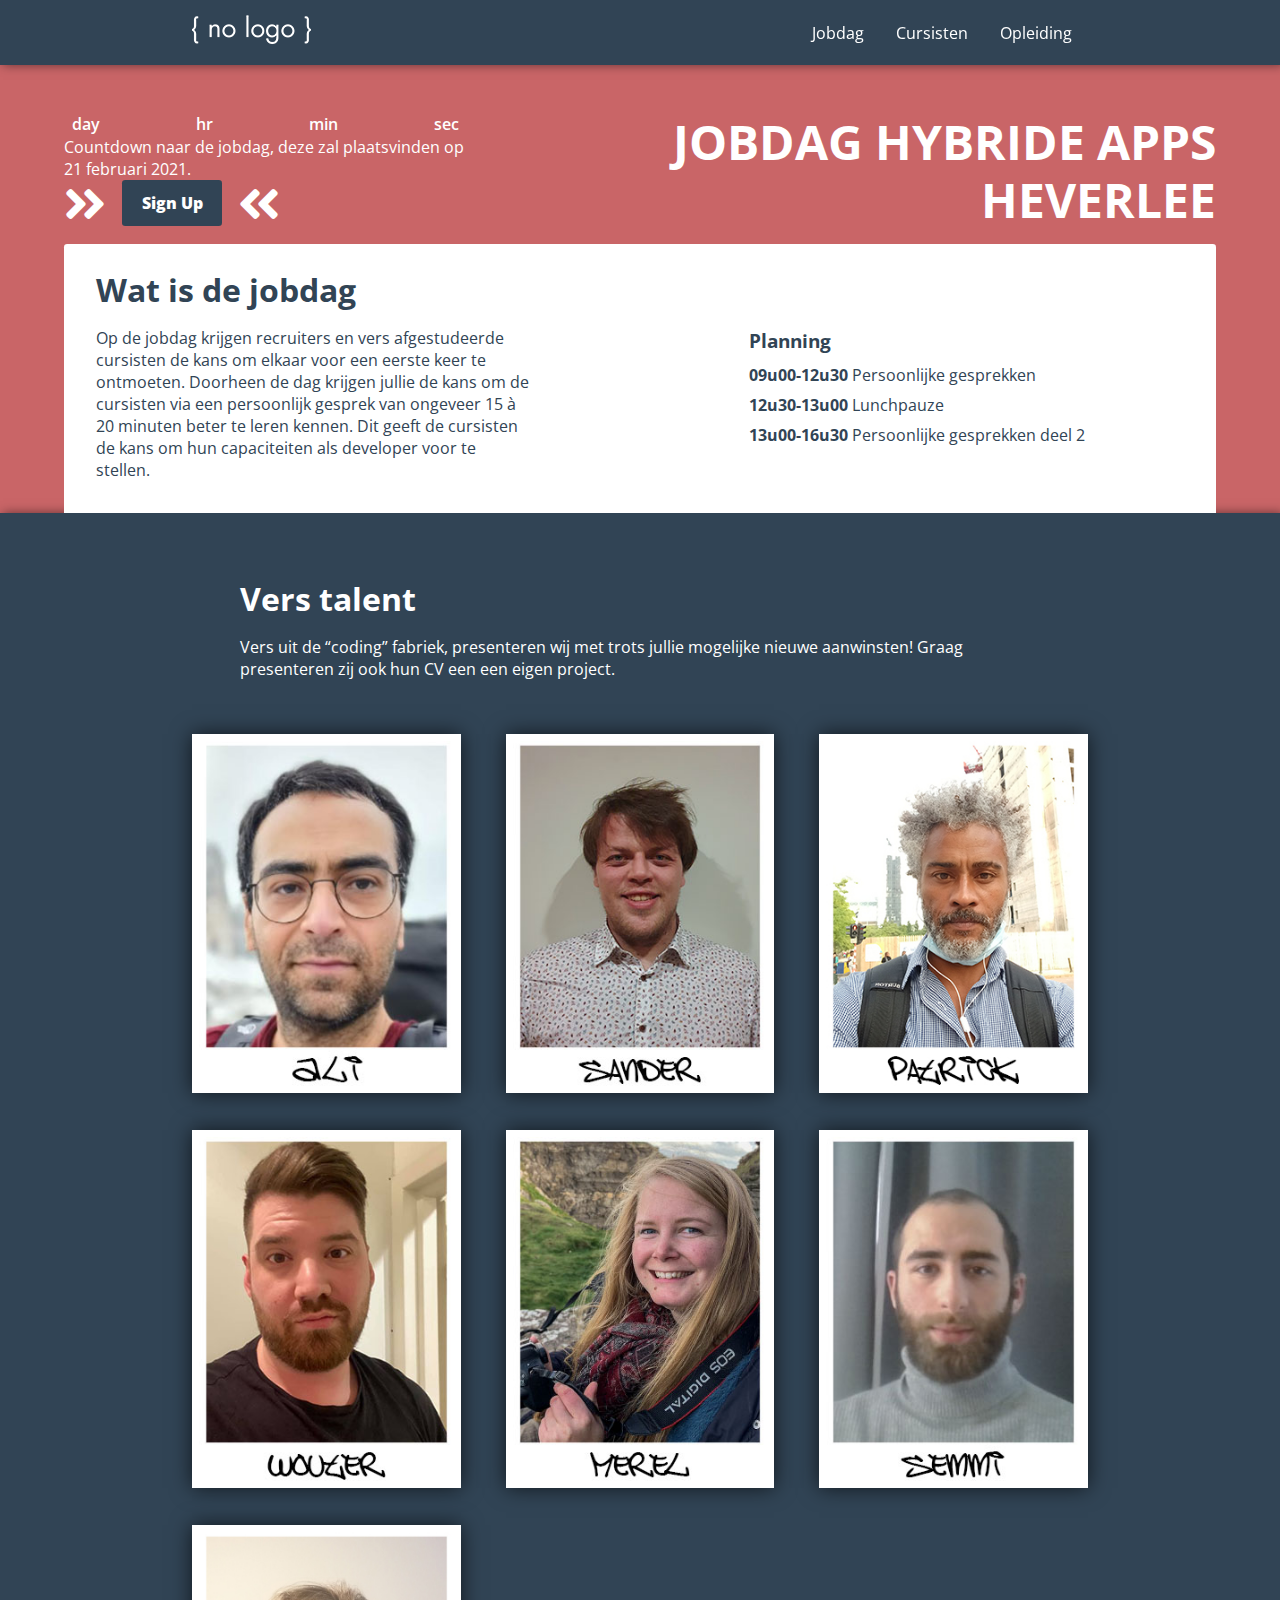
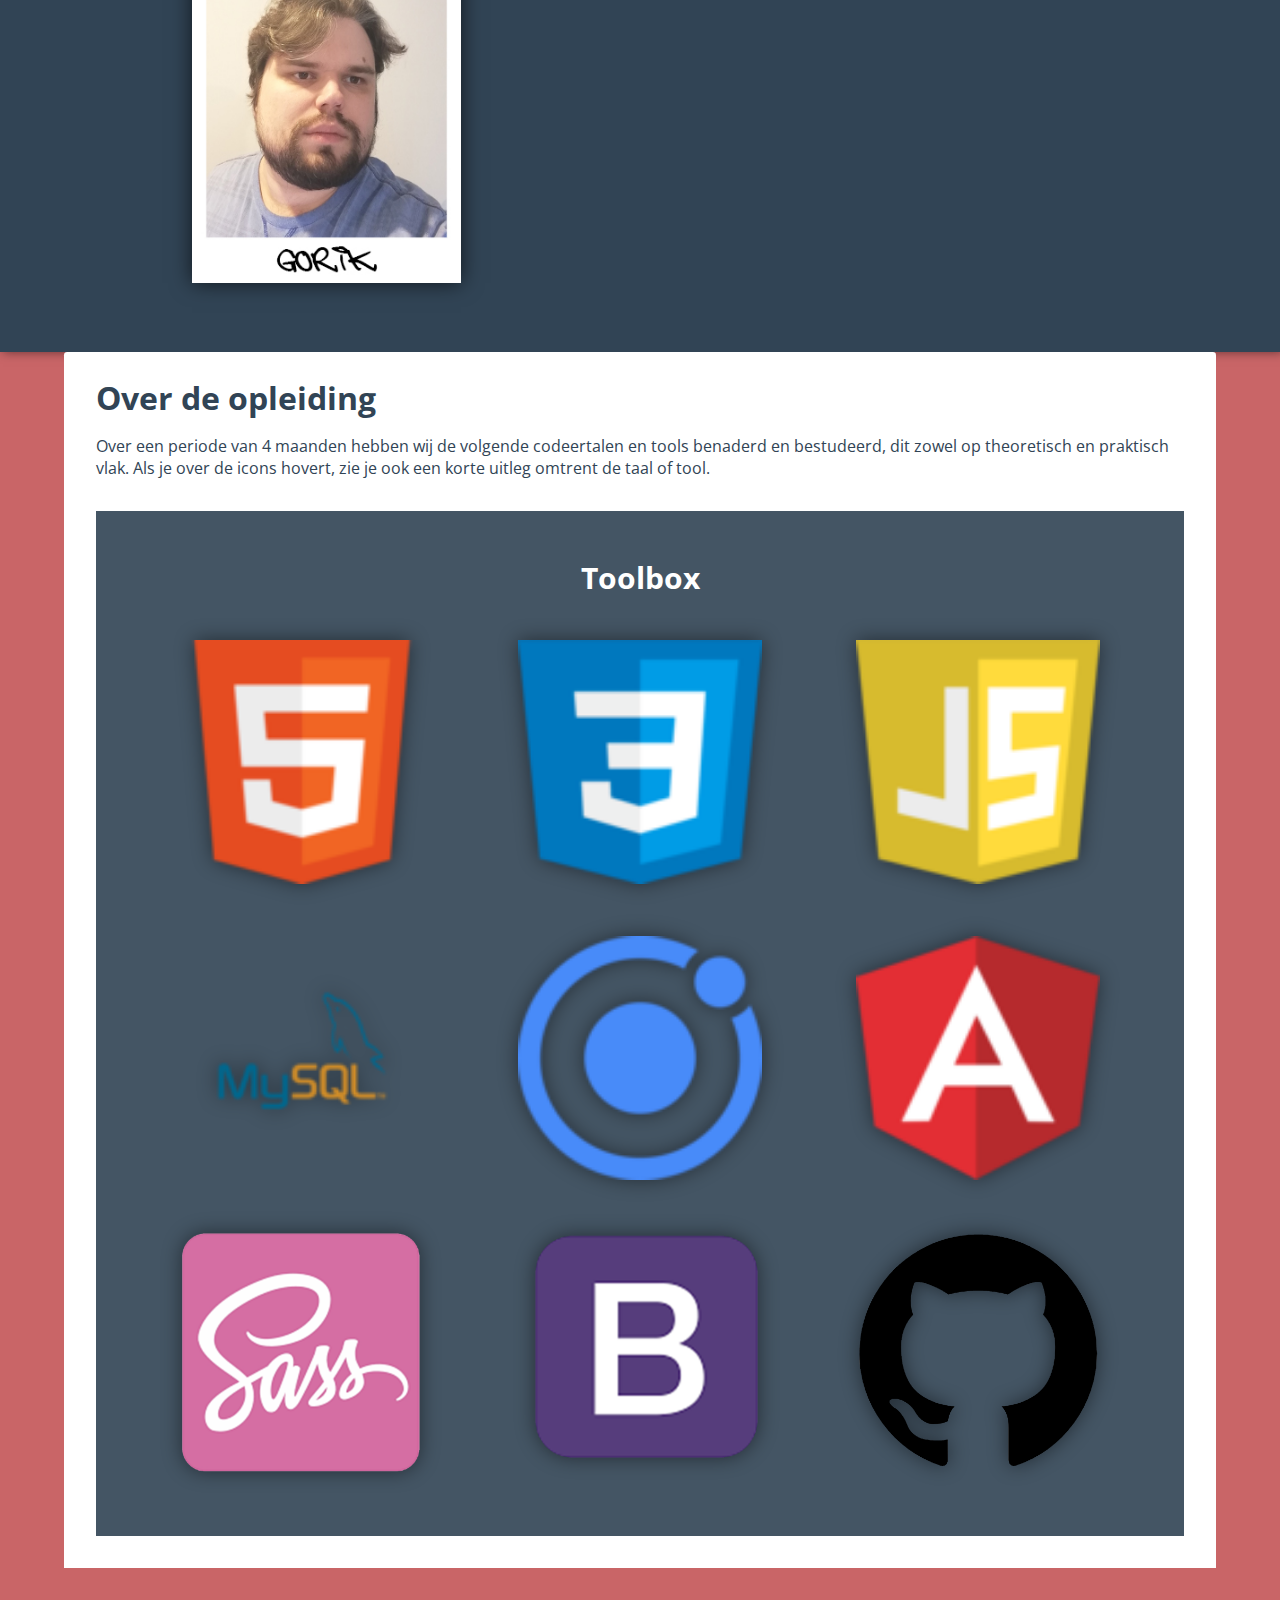
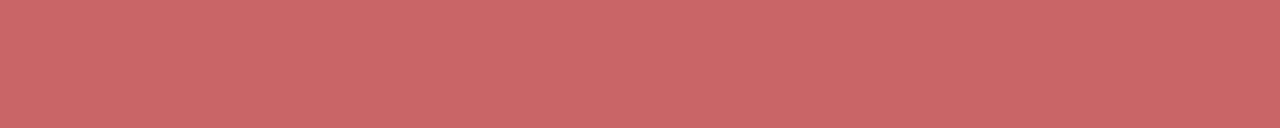
==== commit 23835d79: "Merge pull request #9 from SanderVDAB/carousel" ====
--- a/index.html
+++ b/index.html
@@ -56,7 +56,10 @@
                 <h2>Wat is de jobdag</h2>
                 <div class="info-text-flex">
                     <div>
-                        <p>Op de jobdag krijgen recruiters en vers afgestudeerde cursisten de kans om elkaar voor een eerste keer te ontmoeten. Doorheen de dag krijgen jullie de kans om de cursisten via een persoonlijk gesprek van ongeveer 15 à 20 minuten beter te leren kennen. Dit geeft de cursisten de kans om hun capaciteiten als developer voor te stellen.</p>
+                        <p>Op de jobdag krijgen recruiters en vers afgestudeerde cursisten de kans om elkaar voor een
+                            eerste keer te ontmoeten. Doorheen de dag krijgen jullie de kans om de cursisten via een
+                            persoonlijk gesprek van ongeveer 15 à 20 minuten beter te leren kennen. Dit geeft de
+                            cursisten de kans om hun capaciteiten als developer voor te stellen.</p>
                     </div>
 
                     <div>
@@ -83,29 +86,67 @@
             </div>
             <div id="pupils">
                 <div class="pupil">
-                    <a href="#" target="_blank" rel="noopener noreferrer"><img src="./img/ali_pol.jpg" alt="Ali_foto"><a href="https://wonderful-pebble-058846c03.1.azurestaticapps.net/" target="_blank" rel="noopener noreferrer"><div class="download"></div></a></a>
+                    <a href="#" target="_blank" rel="noopener noreferrer"><img src="./img/ali_pol.jpg" alt="Ali_foto"><a
+                            href="https://wonderful-pebble-058846c03.1.azurestaticapps.net/" target="_blank"
+                            rel="noopener noreferrer">
+                            <div class="download"></div>
+                        </a></a>
                 </div>
                 <div class="pupil">
                     <a href="https://sandervdab.github.io/extra_oef/" target="_blank" rel="noopener noreferrer">
-                    <img src="./img/sander_pol.jpg" alt="Sander_foto">
-                    <a href="./pdf_cv/CV Sander Vandeputte.pdf" download="CV Sander Vandeputte"><div class="download"></div></a>
-                </a>
-                </div>
-                <div class="pupil">
-                    <a href="#" target="_blank" rel="noopener noreferrer"><img src="./img/semmi_pol.jpg" alt="Semmi_foto"></a>
-                </div>
-                <div class="pupil">
-                    <a href="https://www.merelverdegaal.nl" target="_blank" rel="noopener noreferrer"><img src="./img/merel_pol.jpg" alt="Merel_foto"></a>
-                </div>
-                <div class="pupil">
-                    <a href="https://woutermathues.github.io/obsidianthievesproject/" target="_blank" rel="noopener noreferrer"><img src="./img/wouter_pol.jpg" alt="Wouter_foto"><a href="https://woutermathues.github.io/CVwoutermathuesresponsive/" target="_blank" rel="noopener noreferrer"><div class="download"></div></a></a>                    
-                </div>
+                        <img src="./img/sander_pol.jpg" alt="Sander_foto">
+                        <a href="./pdf_cv/CV Sander Vandeputte.pdf" download="CV Sander Vandeputte">
+                            <div class="download"></div>
+                        </a>
+                    </a>
+                </div>
+                <div class="pupil">
+                    <a href="#" target="_blank" rel="noopener noreferrer">
+                        <img src="./img/patrick_pol.jpg" alt="Patrick_foto">
+                        <a href="./pdf_cv/CVPatrickBlaton2022.pdf" download="CV Patrick Blaton">
+                            <div class="download"></div>
+                        </a>
+                    </a>
+                </div>
+                <div class="pupil">
+                    <a href="https://woutermathues.github.io/obsidianthievesproject/" target="_blank"
+                        rel="noopener noreferrer"><img src="./img/wouter_pol.jpg" alt="Wouter_foto"><a
+                            href="https://woutermathues.github.io/CVwoutermathuesresponsive/" target="_blank"
+                            rel="noopener noreferrer">
+                            <div class="download"></div>
+                        </a></a>
+                </div>
+
+                <div class="pupil">
+                    <a href="https://www.merelverdegaal.nl" target="_blank" rel="noopener noreferrer">
+                        <img src="./img/merel_pol.jpg" alt="Merel_foto">
+                        <a href="./pdf_cv/CV_Merel_Verdegaal.pdf" download="CV Merel Verdegaal">
+                            <div class="download"></div>
+                        </a>
+                    </a>
+                </div>
+                <div class="pupil">
+                    <a href="#" target="_blank" rel="noopener noreferrer"><img src="./img/semmi_pol.jpg"
+                            alt="Semmi_foto"></a>
+                </div>
+                <div class="pupil">
+                    <a href="#" target="_blank" rel="noopener noreferrer">
+                        <img src="./img/gorik_pol.jpg" alt="Gorik_foto">
+                        <a href="./pdf_cv/CV_Gorik_DHauwers.pdf" download="CV Gorik D'Hauwers">
+                            <div class="download"></div>
+                        </a>
+                    </a>
+                </div>
+
+
             </div>
         </section>
 
         <section class="info-text scroll-section" id="opleiding">
             <h2>Over de opleiding</h2>
-            <p>Over een periode van 4 maanden hebben wij de volgende codeertalen en tools benaderd en bestudeerd, dit zowel op theoretisch en praktisch vlak. Als je over de icons hovert, zie je ook een korte uitleg omtrent de taal of tool.</p>
+            <p>Over een periode van 4 maanden hebben wij de volgende codeertalen en tools benaderd en bestudeerd, dit
+                zowel op theoretisch en praktisch vlak. Als je over de icons hovert, zie je ook een korte uitleg omtrent
+                de taal of tool.</p>
             <div id="badgescontainer">
                 <h3>Toolbox</h3>
                 <div id="codeerbadge">
@@ -127,7 +168,7 @@
                         <img src="./img/js.png" alt="javascript">
                         <div class="uitleg">
                             <h6>Javascript</h6>
-                            <p>dient ervoor om functionaliteit in de webpagina te steken.</p>
+                            <p>dient ervoor om functionaliteit in de webpagina te steken</p>
                         </div>
                     </div>
                     <div class="badge" id="mysql" onmouseover="showText(this)" onmouseout="hideText(this)">
@@ -139,33 +180,37 @@
                     </div>
                     <div class="badge" id="ionic" onmouseover="showText(this)" onmouseout="hideText(this)">
                         <img src="./img/ionic.png" alt="ionic">
-                        <div class="uitleg">Lorem ipsum dolor sit amet, consectetur adipisicing elit. Sed esse
-                            asperiores aut quia</div>
+                        <div class="uitleg">
+                            <h6>Ionic</h6>
+                            <p>helpt ons mobiele cross-platform apps te creëren</p>
+                        </div>
                     </div>
                     <div class="badge" id="angular" onmouseover="showText(this)" onmouseout="hideText(this)">
                         <img src="./img/angular.png" alt="angular">
-                        <div class="uitleg">Lorem ipsum dolor sit amet, consectetur adipisicing elit. Sed esse
-                            asperiores aut quia</div>
-                    </div>
-                    <div class="badge" id="html" onmouseover="showText(this)" onmouseout="hideText(this)">
-                        <img src="./img/html.png" alt="html">
-                        <div class="uitleg">
-                            <h6>HTML</h6>
-                            <p>gebruiken we om de tekst in een webpagina te schrijven</p>
-                        </div>
-                    </div>
-                    <div class="badge" id="html" onmouseover="showText(this)" onmouseout="hideText(this)">
-                        <img src="./img/html.png" alt="html">
-                        <div class="uitleg">
-                            <h6>HTML</h6>
-                            <p>gebruiken we om de tekst in een webpagina te schrijven</p>
-                        </div>
-                    </div>
-                    <div class="badge" id="html" onmouseover="showText(this)" onmouseout="hideText(this)">
-                        <img src="./img/html.png" alt="html">
-                        <div class="uitleg">
-                            <h6>HTML</h6>
-                            <p>gebruiken we om de tekst in een webpagina te schrijven</p>
+                        <div class="uitleg">
+                            <h6>Angular</h6>
+                            <p>is een platform en framework om single pages te maken met HTML en TypeScript</p>
+                        </div>
+                    </div>
+                    <div class="badge" id="html" onmouseover="showText(this)" onmouseout="hideText(this)">
+                        <img src="./img/sass.png" alt="sass">
+                        <div class="uitleg">
+                            <h6>SASS</h6>
+                            <p>voor een extra sassy opmaak van de webpagina</p>
+                        </div>
+                    </div>
+                    <div class="badge" id="html" onmouseover="showText(this)" onmouseout="hideText(this)">
+                        <img src="./img/bootstrap.png" alt="bootstrap">
+                        <div class="uitleg">
+                            <h6>Bootstrap</h6>
+                            <p>gebruiken we als handige front-end framework tool</p>
+                        </div>
+                    </div>
+                    <div class="badge" id="html" onmouseover="showText(this)" onmouseout="hideText(this)">
+                        <img src="./img/github.png" alt="github">
+                        <div class="uitleg">
+                            <h6>Github</h6>
+                            <p>gebruiken we als versiebeheer</p>
                         </div>
                     </div>
                 </div>
--- a/style.css
+++ b/style.css
@@ -646,6 +646,7 @@
         text-align: center;
         margin: 0 0 2em;
     }
+
     
     .pupil img{
         width: 100%;
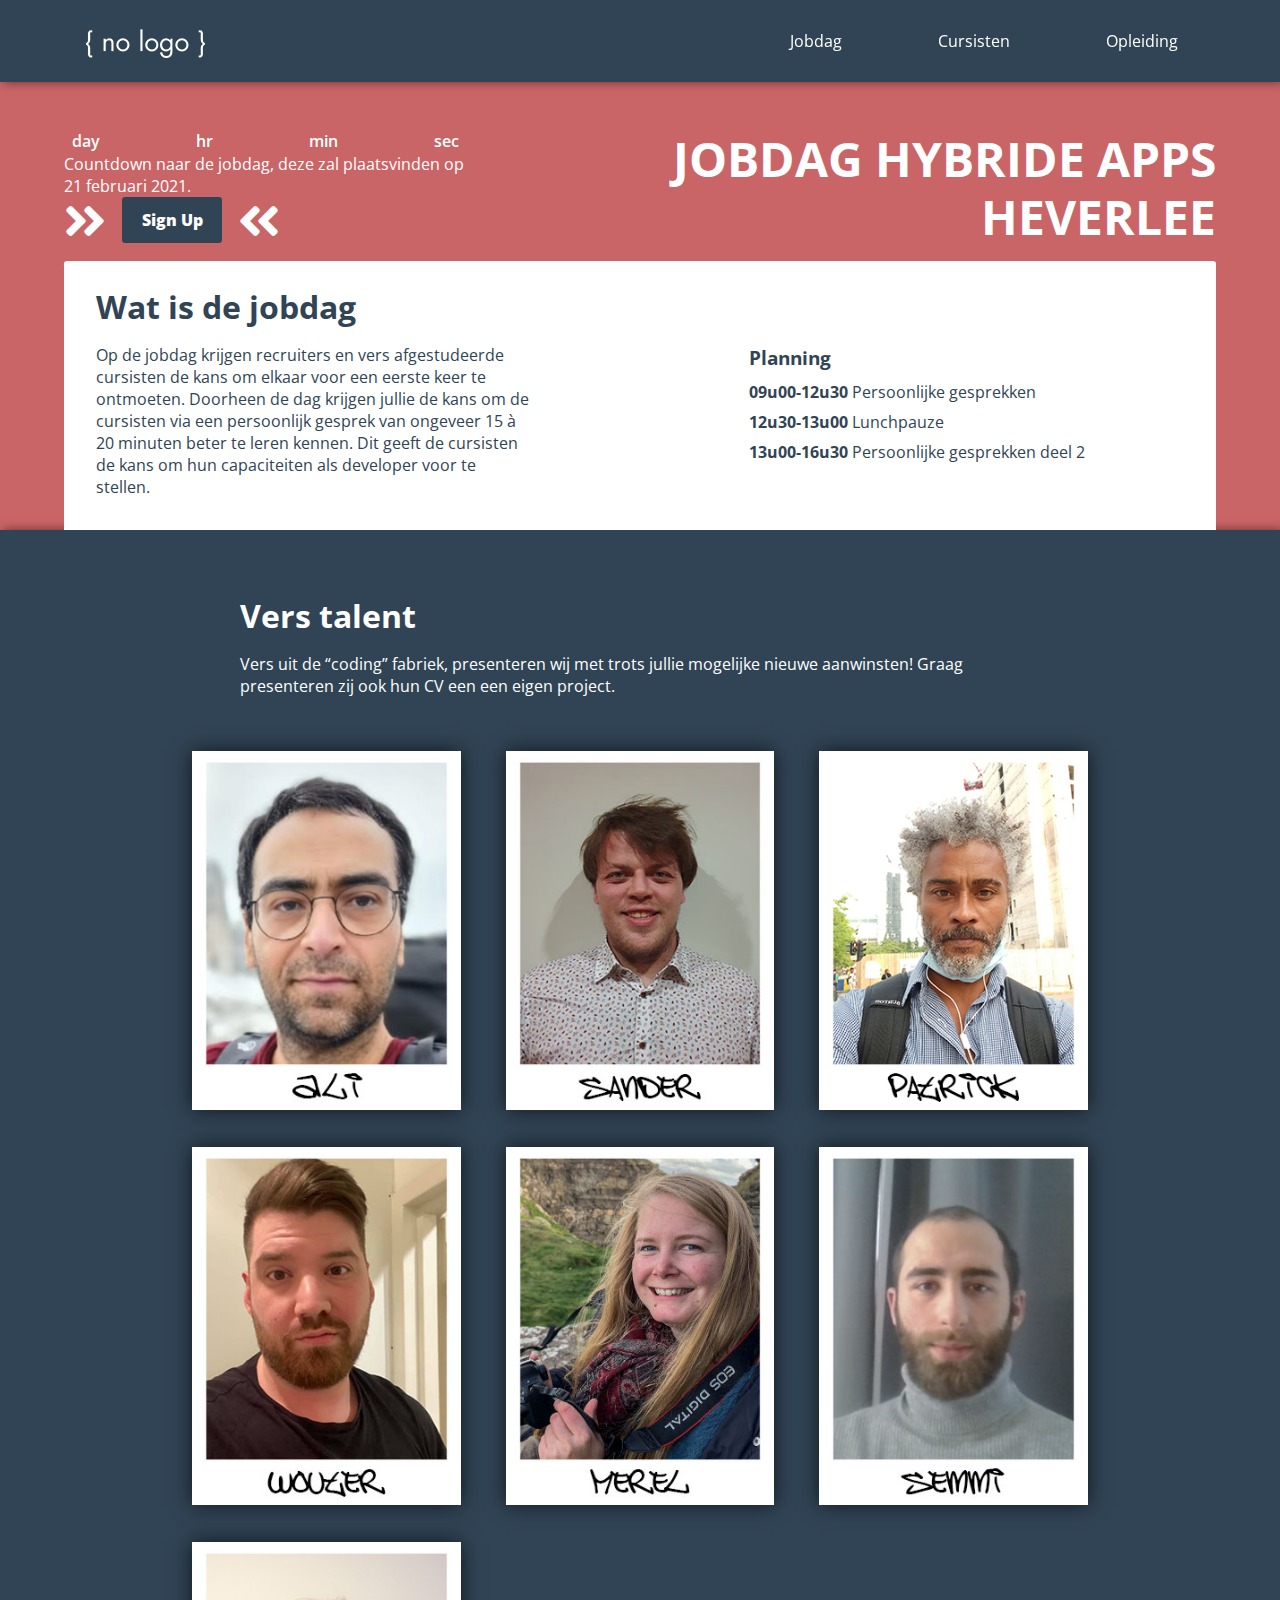
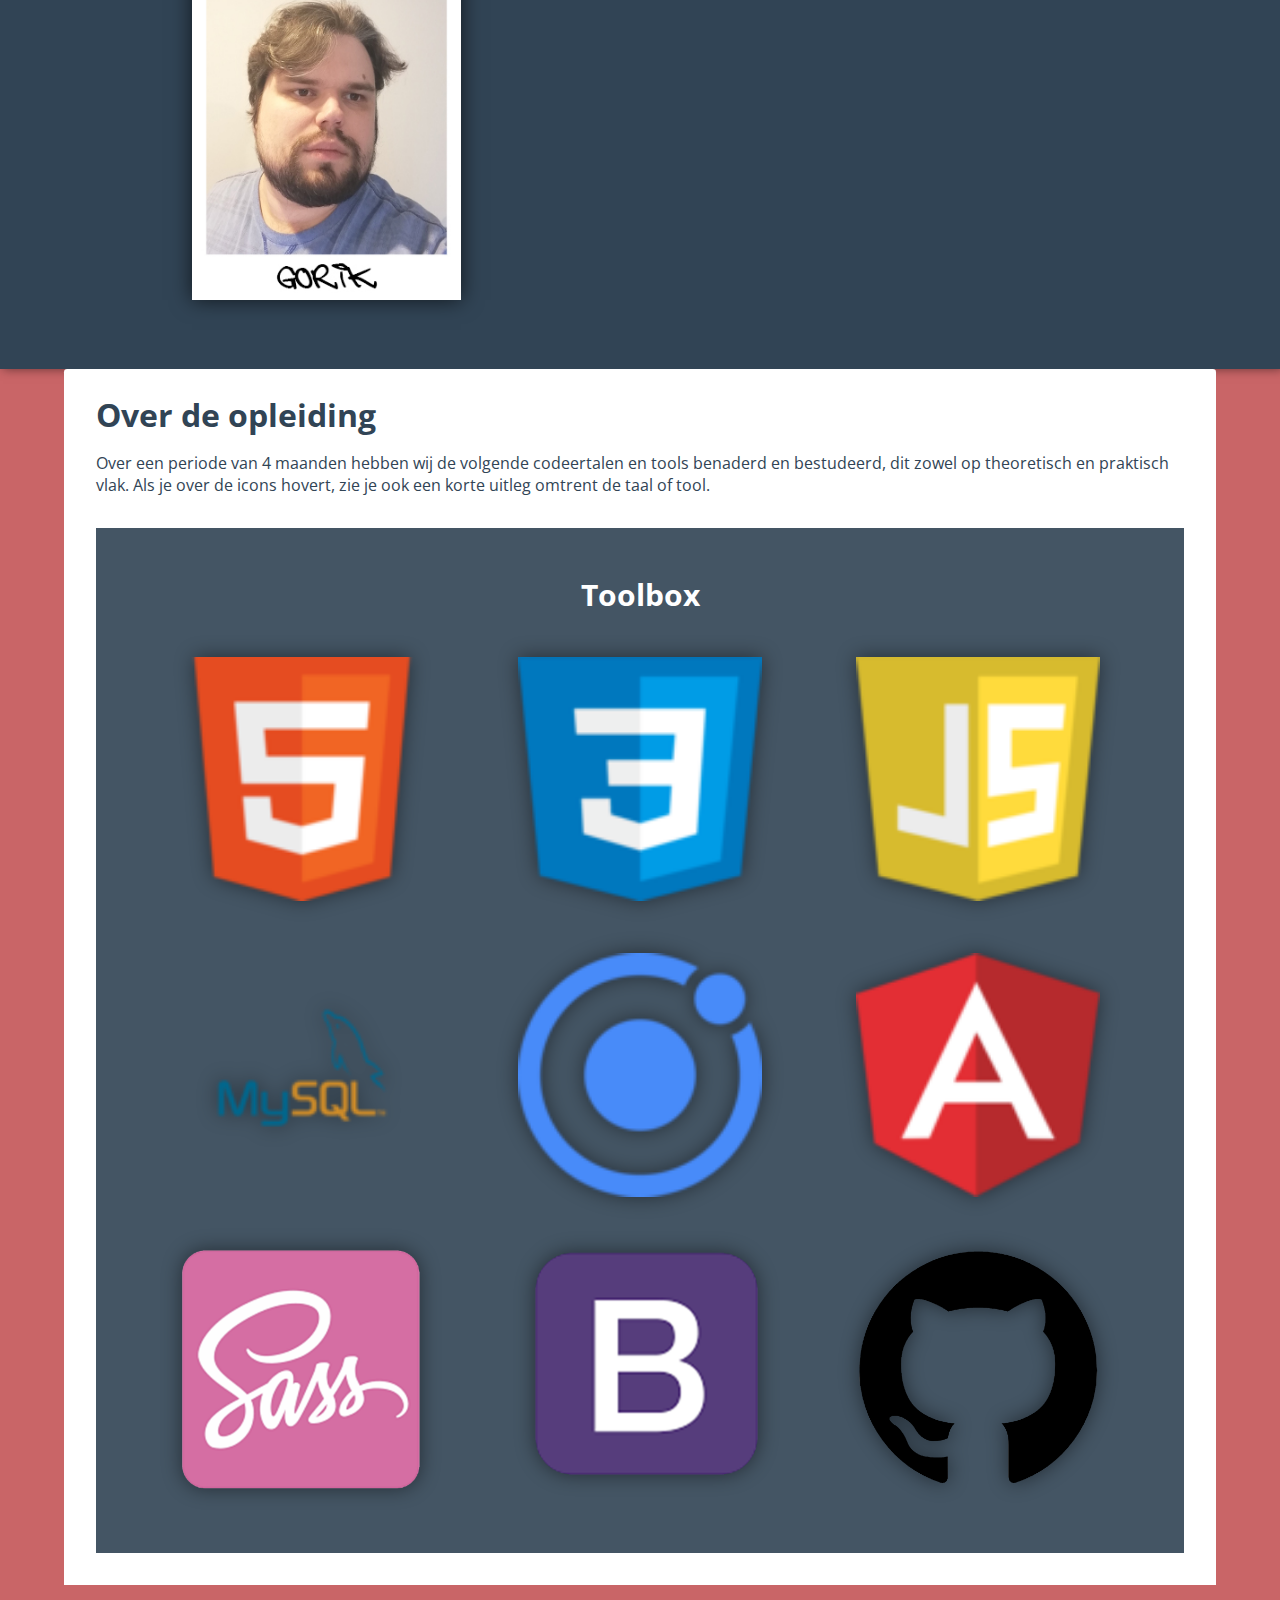
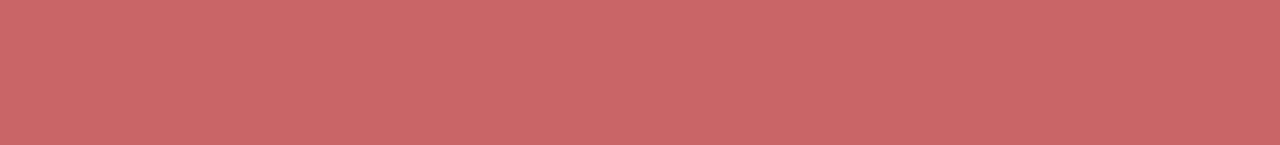
==== commit 231bd03a: "Na de les 25-01 navbar responsiviteit" ====
--- a/index.html
+++ b/index.html
@@ -14,19 +14,42 @@
 </head>
 
 <body>
-    <nav id="navbarContainer">
+    <header class="header">
+        <nav class="navbar">
+            <a id="logo" href="#home"><img src="img/logo.png" alt="logo"></a>
+            <ul class="nav-menu">
+                <li class="nav-item">
+                    <a href="#jobdag" class="nav-link">Jobdag</a>
+                </li>
+                <li class="nav-item">
+                    <a href="#cursisten" class="nav-link">Cursisten</a>
+                </li>
+                <li class="nav-item">
+                    <a href="#opleiding" class="nav-link">Opleiding</a>
+                </li>
+            </ul>
+            <div class="hamburger">
+                <span class="bar"></span>
+                <span class="bar"></span>
+                <span class="bar"></span>
+            </div>
+        </nav>
+    </header>
+    <!-- <nav id="navbarContainer">
         <div id="navDiv">
-            <a id="logo" href="#home"><img src="img/logo.png" alt="logo"></a>
             <a id="hamburger" href="javascript:void(0);" class="icon" onclick="navMenue()">
                 <i class="fa fa-bars fa-2x"></i></a>
-            <a class="navLi" href="#jobdag">Jobdag</a>
-            <a class="navLi" href="#cursisten">Cursisten</a>
-            <a class="navLi" href="#opleiding">Opleiding</a>
-            <!-- <a class="navLiHam" href="#jobdag" onclick="clickMenuItem()">Jobdag</a>
+            <div id="nav-list-container">
+                <a class="navLi" href="#jobdag">Jobdag</a>
+                <a class="navLi" href="#cursisten">Cursisten</a>
+                <a class="navLi" href="#opleiding">Opleiding</a>
+            </div>
+            <a class="navLiHam" href="#jobdag" onclick="clickMenuItem()">Jobdag</a>
             <a class="navLiHam" href="#cursisten" onclick="clickMenuItem()">Cursisten</a>
-            <a class="navLiHam" href="#opleiding" onclick="clickMenuItem()">Opleiding</a> -->
+            <a class="navLiHam" href="#opleiding" onclick="clickMenuItem()">Opleiding</a>
         </div>
-    </nav>
+    </nav> -->
+
     <div class="scroll-container">
         <section id="jobdag" class="scroll-section">
             <div class="flex-info">
@@ -192,21 +215,21 @@
                             <p>is een platform en framework om single pages te maken met HTML en TypeScript</p>
                         </div>
                     </div>
-                    <div class="badge" id="html" onmouseover="showText(this)" onmouseout="hideText(this)">
+                    <div class="badge" id="sass" onmouseover="showText(this)" onmouseout="hideText(this)">
                         <img src="./img/sass.png" alt="sass">
                         <div class="uitleg">
                             <h6>SASS</h6>
                             <p>voor een extra sassy opmaak van de webpagina</p>
                         </div>
                     </div>
-                    <div class="badge" id="html" onmouseover="showText(this)" onmouseout="hideText(this)">
+                    <div class="badge" id="bs" onmouseover="showText(this)" onmouseout="hideText(this)">
                         <img src="./img/bootstrap.png" alt="bootstrap">
                         <div class="uitleg">
                             <h6>Bootstrap</h6>
                             <p>gebruiken we als handige front-end framework tool</p>
                         </div>
                     </div>
-                    <div class="badge" id="html" onmouseover="showText(this)" onmouseout="hideText(this)">
+                    <div class="badge" id="git" onmouseover="showText(this)" onmouseout="hideText(this)">
                         <img src="./img/github.png" alt="github">
                         <div class="uitleg">
                             <h6>Github</h6>
--- a/style.css
+++ b/style.css
@@ -41,7 +41,7 @@
     height: 90vh;
 } */
 
-
+/* 
 #navbarContainer {
     top: 0;
     width: 100%;
@@ -53,8 +53,82 @@
 
 .navLi:hover {
     background-color: var(--acc-color); 
-}
-
+} */
+
+/* NAVBAR NIEUW */
+.nav-menu li {
+    list-style: none;
+}
+
+.nav-item a {
+    text-decoration: none;
+}
+
+.header{
+    position: sticky;
+    z-index: 1000;
+    top: 0;
+    padding: 1rem 1.5rem; 
+    background-color: var(--prim-color);
+    box-shadow: 3px 0 10px rgba(0, 0, 0, 0.5);
+    transition: top .3s ease;  
+}
+
+.navbar {
+    display: flex;
+    width: 90%;
+    margin: 0 auto;    
+    justify-content: space-between;
+    align-items: center; 
+}
+
+#logo{
+    padding-top: 10px;
+}
+
+.hamburger {
+    display: none;    
+}
+
+.bar {
+    display: block;
+    width: 35px;
+    height: 5px;
+    margin: 8px auto;
+    border-radius: .2em;
+    -webkit-transition: all 0.3s ease-in-out;
+    transition: all 0.3s ease-in-out;
+    background-color: white;
+}
+
+.nav-menu {
+    display: flex;
+    justify-content: space-between;
+    align-items: center;
+}
+
+.nav-item {
+    /* width: 10rem; */
+    padding: 14px 16px;
+    margin-left: 4rem;
+    text-align: center;
+}
+
+.nav-link{
+    font-size: 1.6rem;
+    font-weight: 400;
+    color: white;
+}
+
+.nav-item:hover{
+    background-color: var(--acc-color);
+    
+    border-radius: .2em;
+    transition: background-color 250ms ease-in-out;
+}
+
+
+/* --- FIRST SECTION JOBDAG --- */
 
 #jobdag{
     display: flex;
@@ -183,7 +257,7 @@
 }
 
 #tv{
-   width: -;
+   /* width: ; */
    margin: 0 auto;
    overflow: hidden;
 }
@@ -334,13 +408,70 @@
 
 /* Extra small devices (phones, 600px and down) */
 @media only screen and (max-width: 650px) {
-    #navbarContainer {
+
+    .nav-menu {
+        position: fixed;
+        left: -100%;
+        top: 5rem;
+        flex-direction: column;
+        background-color: #fff;
+        width: 100%;
+        border-radius: 10px;
+        text-align: center;
+        transition: 0.3s;
+        box-shadow:
+            0 10px 27px rgba(0, 0, 0, 0.05);
+    }
+
+    .nav-menu.active {
+        left: 0;
+    }
+
+    .nav-item {
+        margin: 1.5rem 0;
+    }
+
+    .nav-link{
+        font-size: 1.6rem;
+        font-weight: 600;
+        color: var(--prim-color);
+    }
+
+    .hamburger {
+        display: block;
+        cursor: pointer;
+    }
+
+    .hamburger.active .bar:nth-child(2) {
+        opacity: 0;
+    }
+
+    .hamburger.active .bar:nth-child(1) {
+        transform: translateY(13px) rotate(45deg);
+    }
+
+    .hamburger.active .bar:nth-child(3) {
+        transform: translateY(-13px) rotate(-45deg);
+    }
+    /* #navbarContainer {
         position: fixed;
         transition: top 1s ease;
     }
-    
-    .navLi, .navLiHam {
-        display: none;
+
+    #navDiv {
+        width: 90%;
+        display: flex;
+        margin: 0 auto;
+        justify-content: space-between;
+    }
+    
+    #logo {
+        flex-grow: 10;
+        align-self: flex-start;
+    } 
+    
+    .navLi{ 
+        display: flex;
         text-decoration: none;
         color: var(--sec-color);
         padding: 14px;
@@ -348,20 +479,28 @@
         text-align: right;
     }
 
-    .navLiHam {
+    #nav-list-container {
         display: none;
-    }
-
-    #hamburger {
+        flex-direction: column;
+        position: relative;
+        top: 20px
+    } */
+
+    /* .navLiHam {
+        display: none;
+    } */
+
+    /* #hamburger {
         color: var(--sec-color);
         padding: 14px 16px;
         position: absolute;
-        right: 10px;
+        top: 0;
+        right: 5%;
     }
 
     #hamburger:hover {
         color: var(--acc-color); 
-    }
+    } */
 
     .flex-info {
         display: flex;
@@ -473,11 +612,26 @@
         content: "Angular";
         margin: 0 auto;
     }
-}
-
-/* Small devices (portrait tablets and large phones, 600px and up) */
-@media only screen and (min-width: 650px) {
-    #navbarContainer {
+
+    #sass::after {
+        content: "Sass";
+        margin: 0 auto;
+    }
+
+    #bs::after {
+        content: "Bootstrap";
+        margin: 0 auto;
+    }
+
+    #git::after {
+        content: "Github";
+        margin: 0 auto;
+    }
+}
+
+/* Medium devices (portrait tablets and large phones, 600px and up) */
+@media only screen and (min-width: 650px) {      
+    /* #navbarContainer {
         position: sticky;
         display: flex;
         justify-content: center;
@@ -515,7 +669,7 @@
 
     #hamburger {
         display: none;
-    }
+    } */
 
     .flex-info {
         display: flex;
@@ -584,8 +738,19 @@
 
 }
 
+
+
+@media only screen and (max-width: 1300px) {
+    .nav-link {
+        font-size: 1em;
+    }
+}
+
 @media only screen and (min-width: 1300px) {
-    
+    .navbar {
+        width: 70%;
+    }
+
     .flex-info {
         width: 70%;
     }
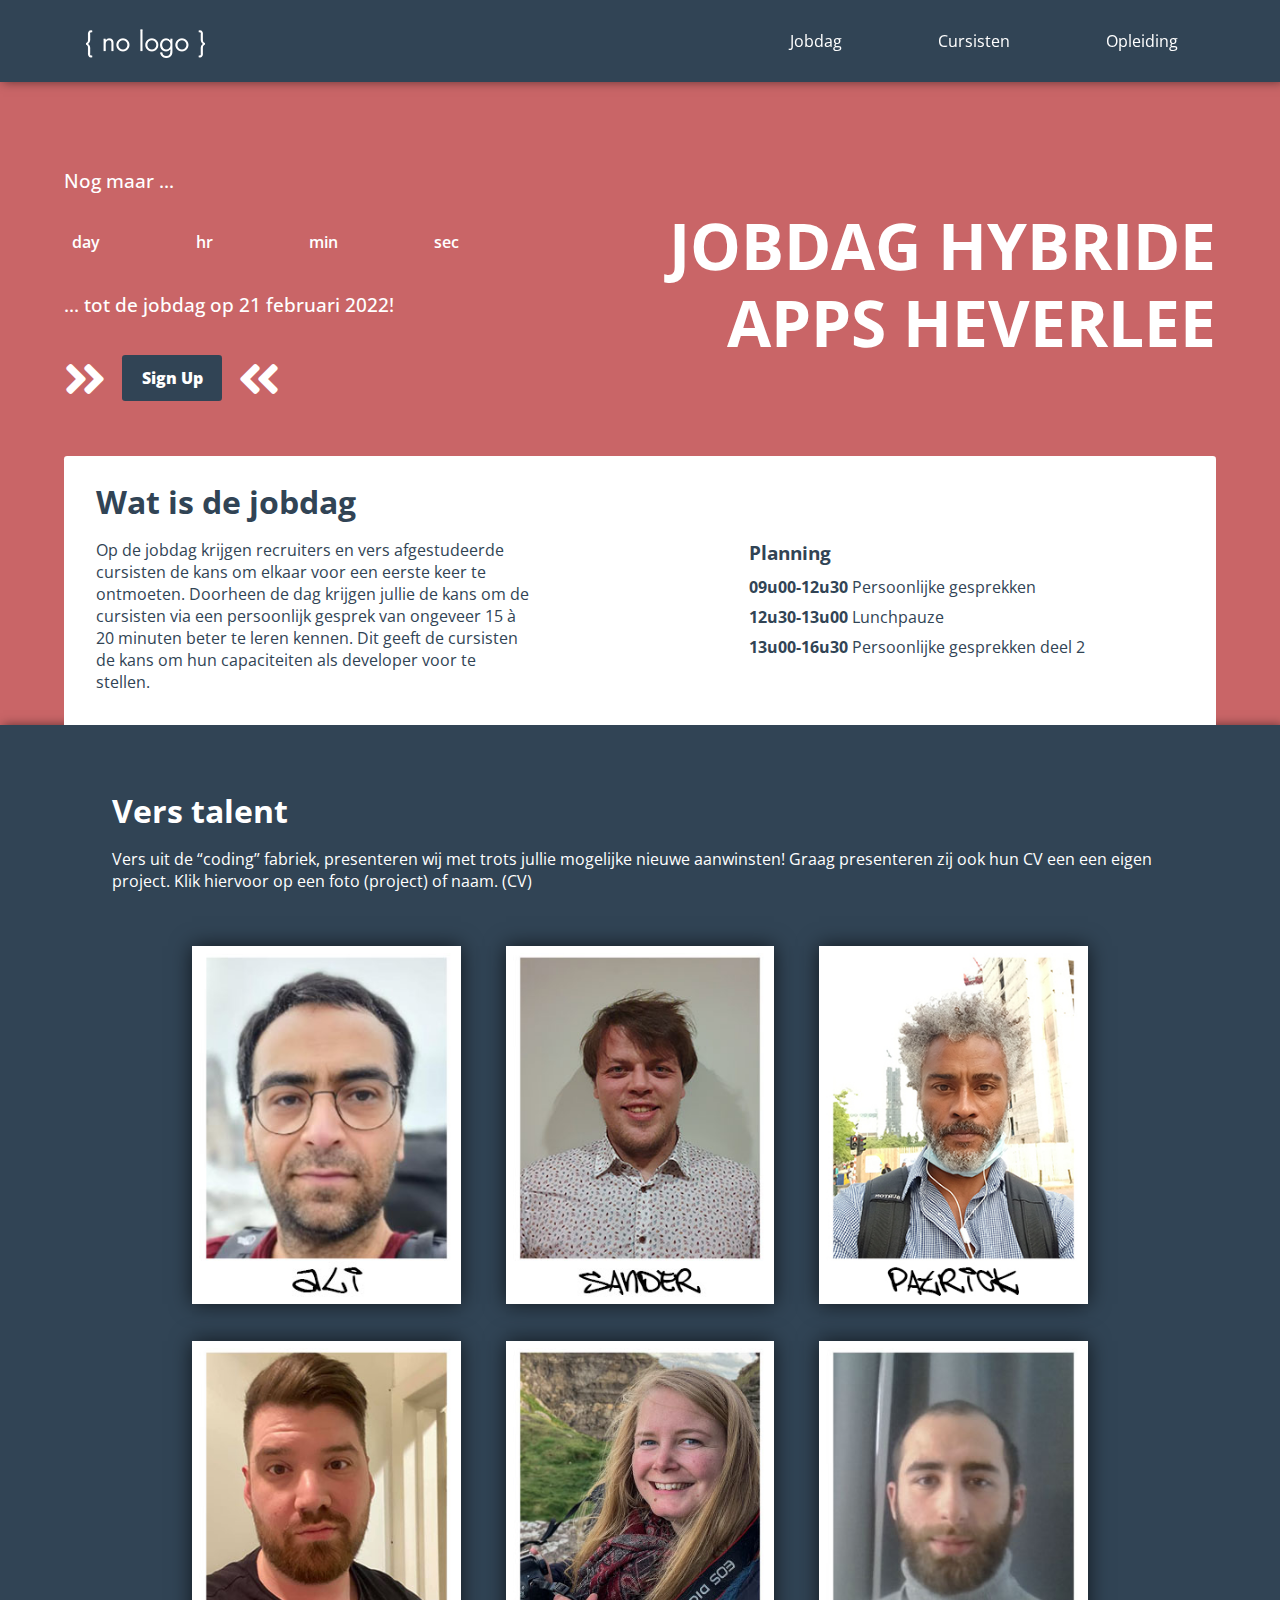
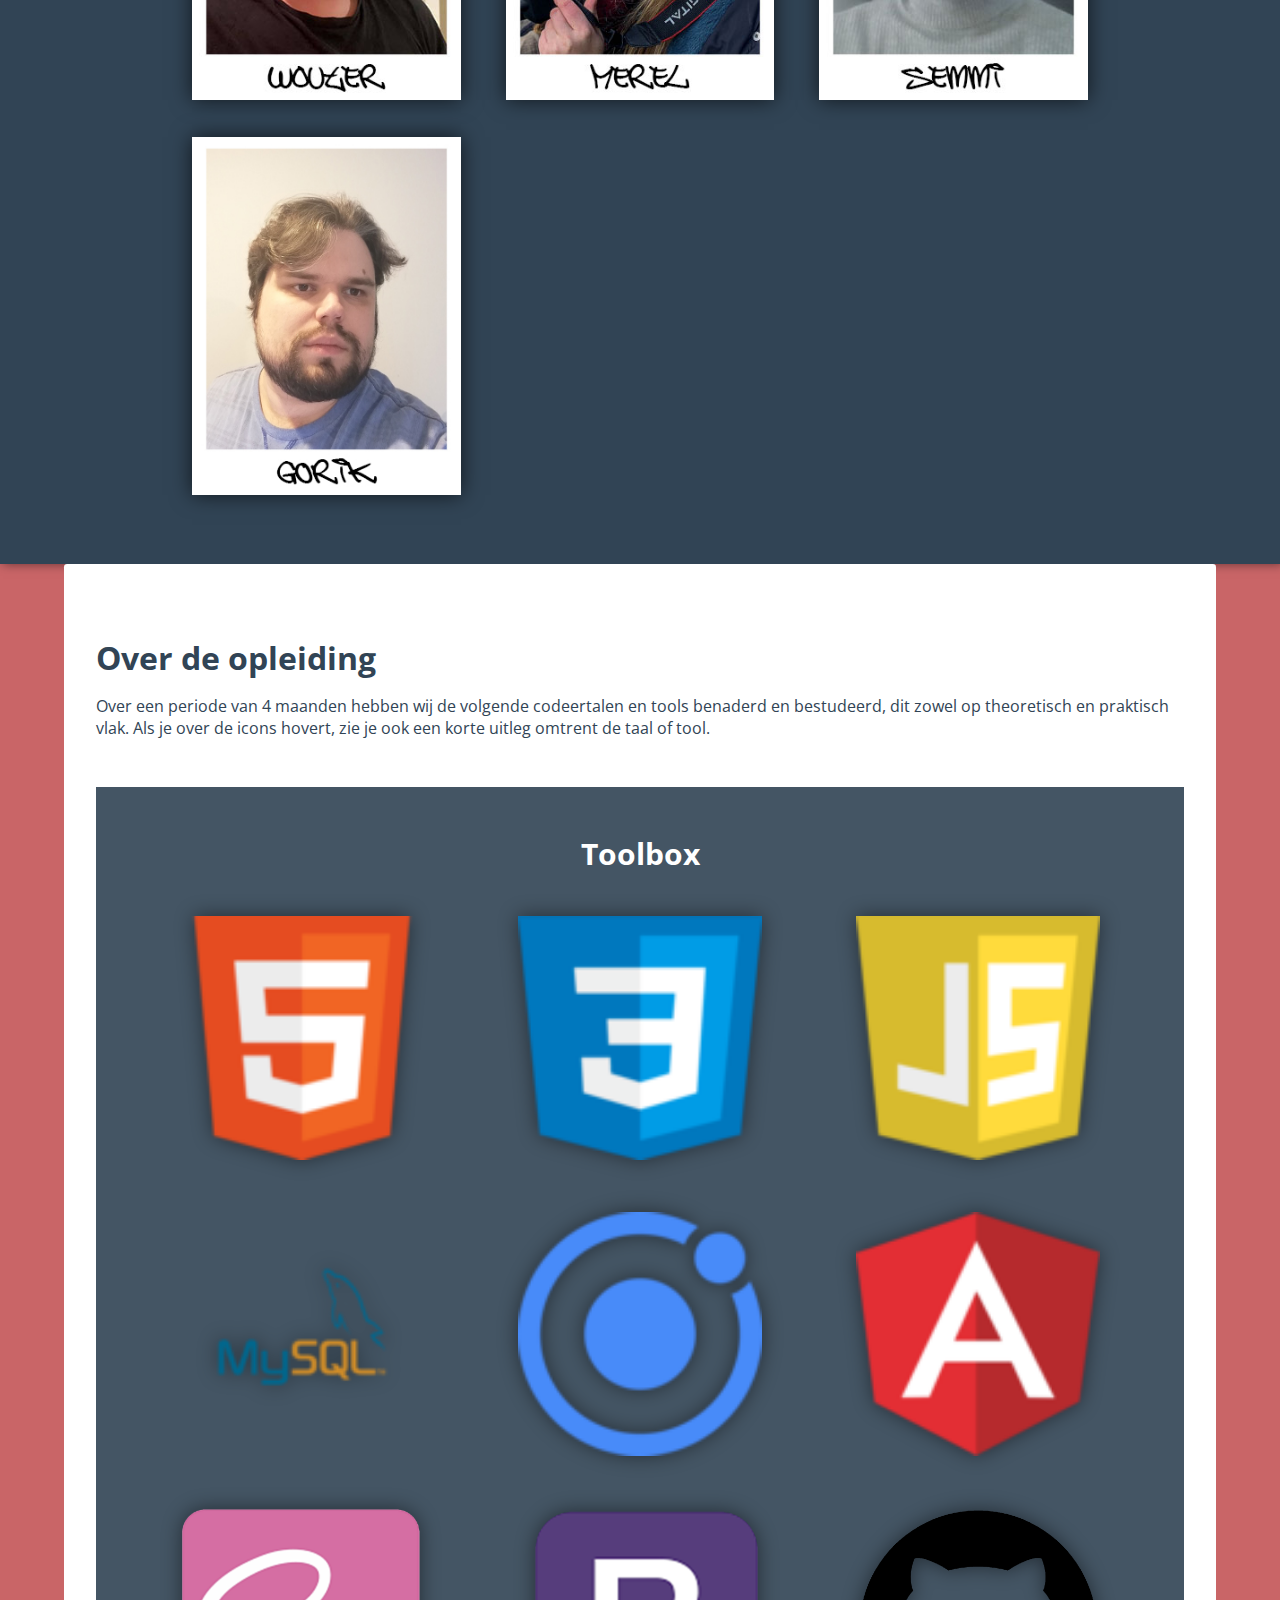
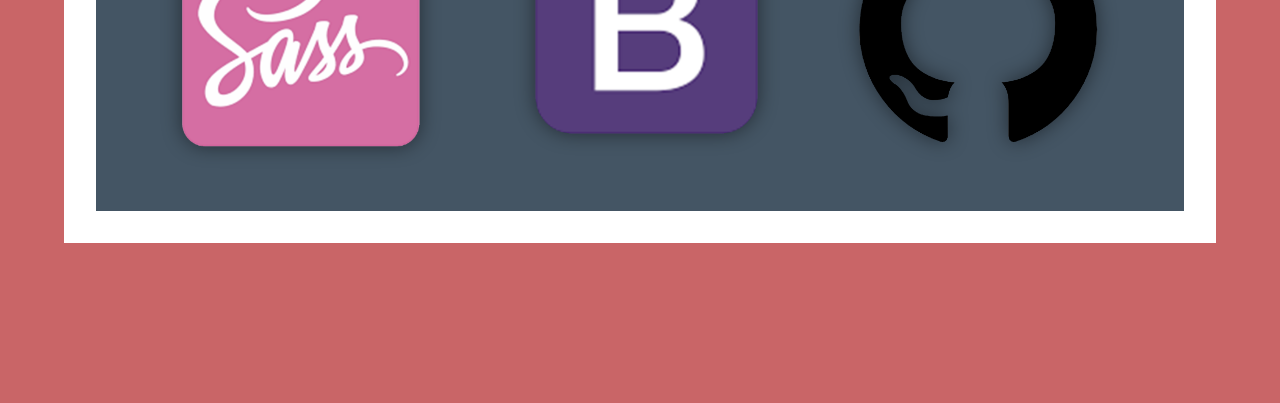
==== commit 55c0a367: "Navbar laatste veranderingen" ====
--- a/index.html
+++ b/index.html
@@ -14,7 +14,7 @@
 </head>
 
 <body>
-    <header class="header">
+    <header class="header" id="header">
         <nav class="navbar">
             <a id="logo" href="#home"><img src="img/logo.png" alt="logo"></a>
             <ul class="nav-menu">
@@ -55,7 +55,8 @@
             <div class="flex-info">
                 <h1>JOBDAG HYBRIDE APPS HEVERLEE</h1>
                 <div class="flex-info2">
-
+                    <div class="redirectText">Nog maar ...
+                    </div>
                     <div id="countdown" class="center">
                         <!-- opmaak (kleur en size) nog aan te werken als pagina volledig is  -->
                         <div id="day"></div>
@@ -63,7 +64,7 @@
                         <div id="min"></div>
                         <div id="sec"></div>
                     </div>
-                    <div class="redirectText">Countdown naar de jobdag, deze zal plaatsvinden op 21 februari 2021.
+                    <div class="redirectText">... tot de jobdag op 21 februari 2022!
                     </div>
                     <div class="btn-container">
                         <i class="fas fa-angle-double-right"></i>
@@ -101,7 +102,8 @@
             <div id="intro-pupils">
                 <h2>Vers talent</h2>
                 <p>Vers uit de “coding” fabriek, presenteren wij met trots jullie mogelijke nieuwe aanwinsten!
-                    Graag presenteren zij ook hun CV een een eigen project.
+                    Graag presenteren zij ook hun CV een een eigen project. Klik hiervoor op een foto (project) of naam.
+                    (CV)
                 </p><br>
             </div>
             <div id="tv-carousel">
@@ -165,11 +167,16 @@
             </div>
         </section>
 
-        <section class="info-text scroll-section" id="opleiding">
-            <h2>Over de opleiding</h2>
-            <p>Over een periode van 4 maanden hebben wij de volgende codeertalen en tools benaderd en bestudeerd, dit
-                zowel op theoretisch en praktisch vlak. Als je over de icons hovert, zie je ook een korte uitleg omtrent
-                de taal of tool.</p>
+        <section class="info-text" id="opleiding">
+            <div class="over-opleiding">
+                <h2>Over de opleiding</h2>
+                <p>Over een periode van 4 maanden hebben wij de volgende codeertalen en tools benaderd en bestudeerd,
+                    dit
+                    zowel op theoretisch en praktisch vlak. Als je over de icons hovert, zie je ook een korte uitleg
+                    omtrent
+                    de taal of tool.</p>
+            </div>
+
             <div id="badgescontainer">
                 <h3>Toolbox</h3>
                 <div id="codeerbadge">
--- a/style.css
+++ b/style.css
@@ -71,7 +71,7 @@
     padding: 1rem 1.5rem; 
     background-color: var(--prim-color);
     box-shadow: 3px 0 10px rgba(0, 0, 0, 0.5);
-    transition: top .3s ease;  
+    transition: top .5s ease-in-out;  
 }
 
 .navbar {
@@ -143,8 +143,10 @@
     font-size: 2.5em;    
 }
 
-#redirectText{
+.redirectText{
     display: block;
+    font-size: 1.2em;
+    font-weight: 500;
 }
 
 #day, #hr, #min, #sec {
@@ -196,6 +198,12 @@
     /* border: #314455 1px solid; */
 } 
 
+.over-opleiding {
+    margin: 3rem 0;
+}
+
+
+
 .info-text-flex {
     display: flex;
     justify-content: space-between;    
@@ -251,7 +259,7 @@
 }
 
 #intro-pupils{
-    width: 70%;
+    width: 90%;
     margin: 0 auto;
     padding: 2em 3em;
 }
@@ -408,7 +416,6 @@
 
 /* Extra small devices (phones, 600px and down) */
 @media only screen and (max-width: 650px) {
-
     .nav-menu {
         position: fixed;
         left: -100%;
@@ -418,7 +425,7 @@
         width: 100%;
         border-radius: 10px;
         text-align: center;
-        transition: 0.3s;
+        transition: 0.3s ease;
         box-shadow:
             0 10px 27px rgba(0, 0, 0, 0.05);
     }
@@ -428,11 +435,11 @@
     }
 
     .nav-item {
-        margin: 1.5rem 0;
+        margin: 1.2rem 0;
+        font-size: 1.6rem;
     }
 
     .nav-link{
-        font-size: 1.6rem;
         font-weight: 600;
         color: var(--prim-color);
     }
@@ -682,8 +689,8 @@
 
     .flex-info h1{
         width: 50%;
-        font-size: 3em;
-        /* align-self:; */
+        font-size: 4em;
+        align-self: center;
         text-align: right;
         overflow: hidden;
         line-height: 1.2em;
@@ -694,6 +701,7 @@
         flex-direction: column;
         justify-content: space-evenly;
         width: 35%;
+        min-height: 310px ;
     }
 
     #countdown div {
@@ -753,10 +761,12 @@
 
     .flex-info {
         width: 70%;
+        min-height: 310px;
     }
 
     .flex-info h1{
         width: 35%;
+        max-width: 450px;
         font-size: 4em;
         /* align-self:; */
         text-align: right;
@@ -787,6 +797,9 @@
         /* border: #314455 1px solid; */
     } 
 
+    #intro-pupils{
+        width: 70%;
+    }
     #pupil-carousel{
         width: 70%;
         margin: 0 auto;
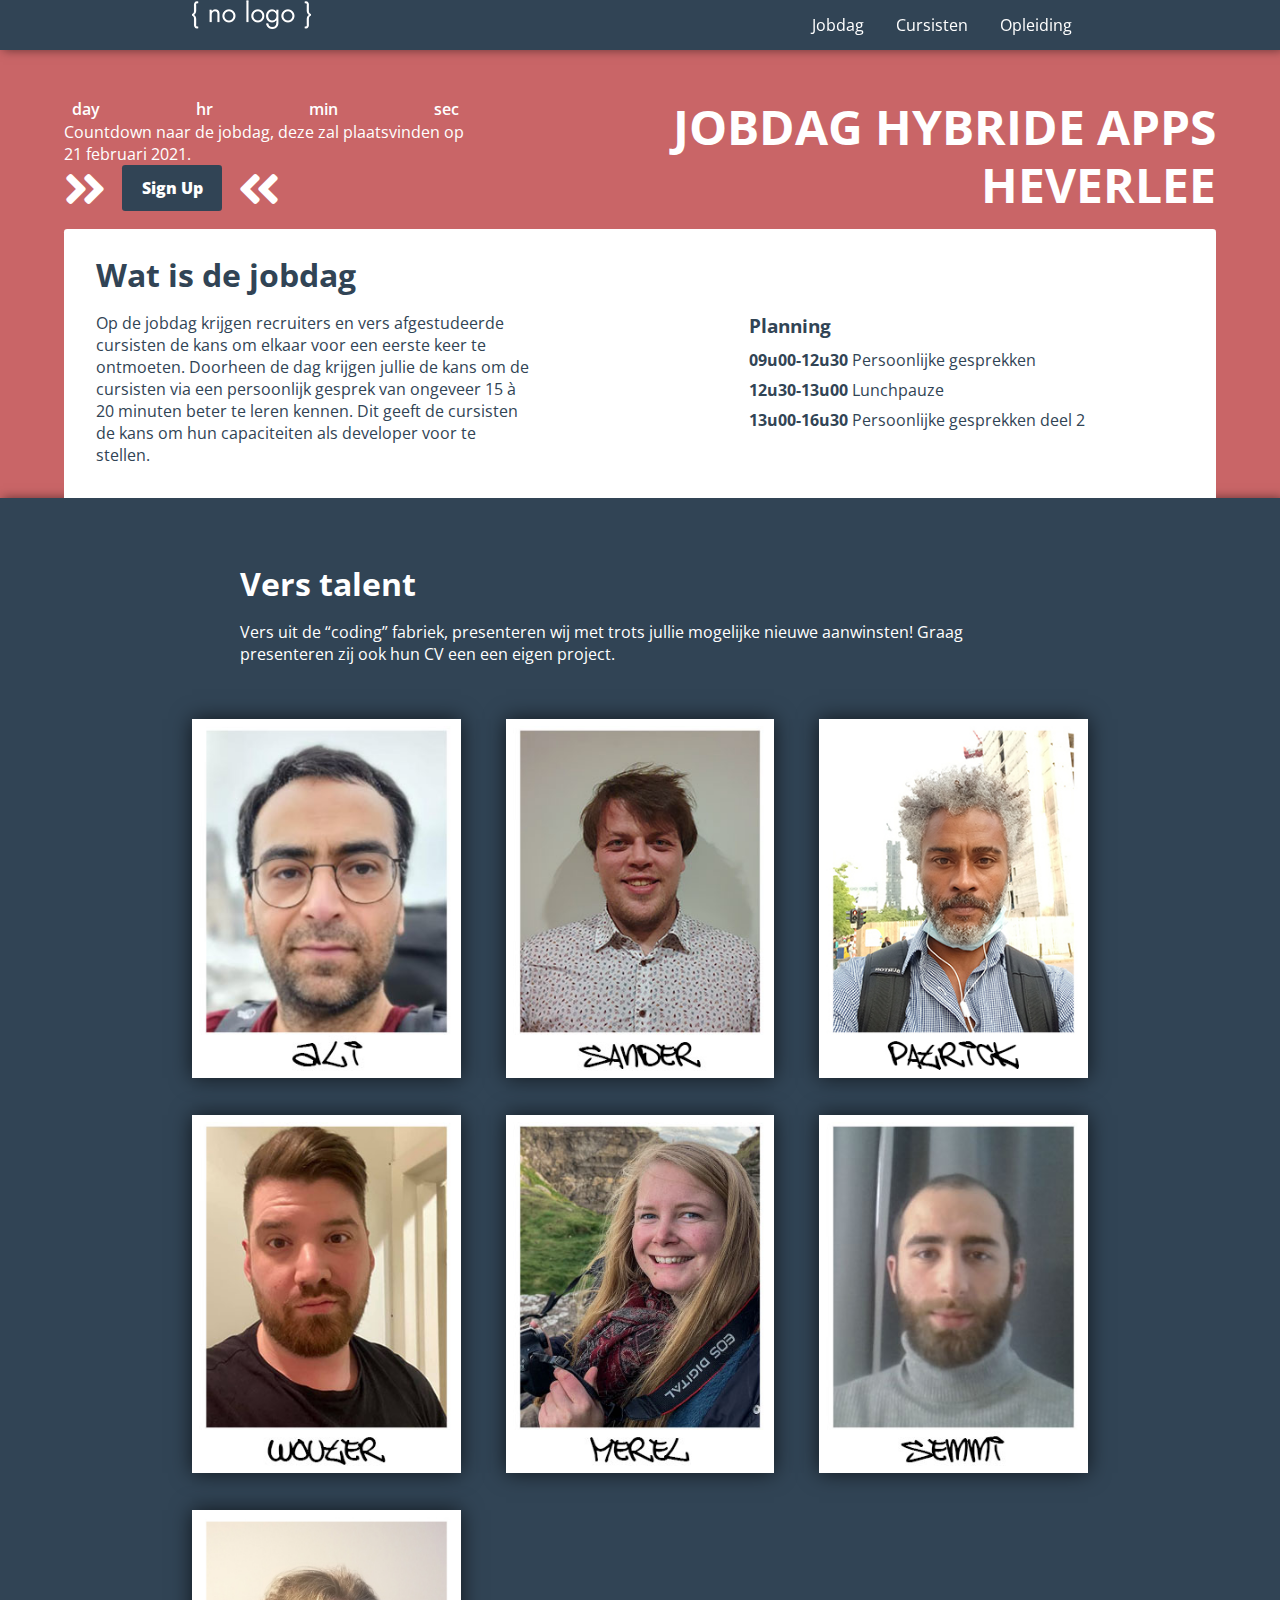
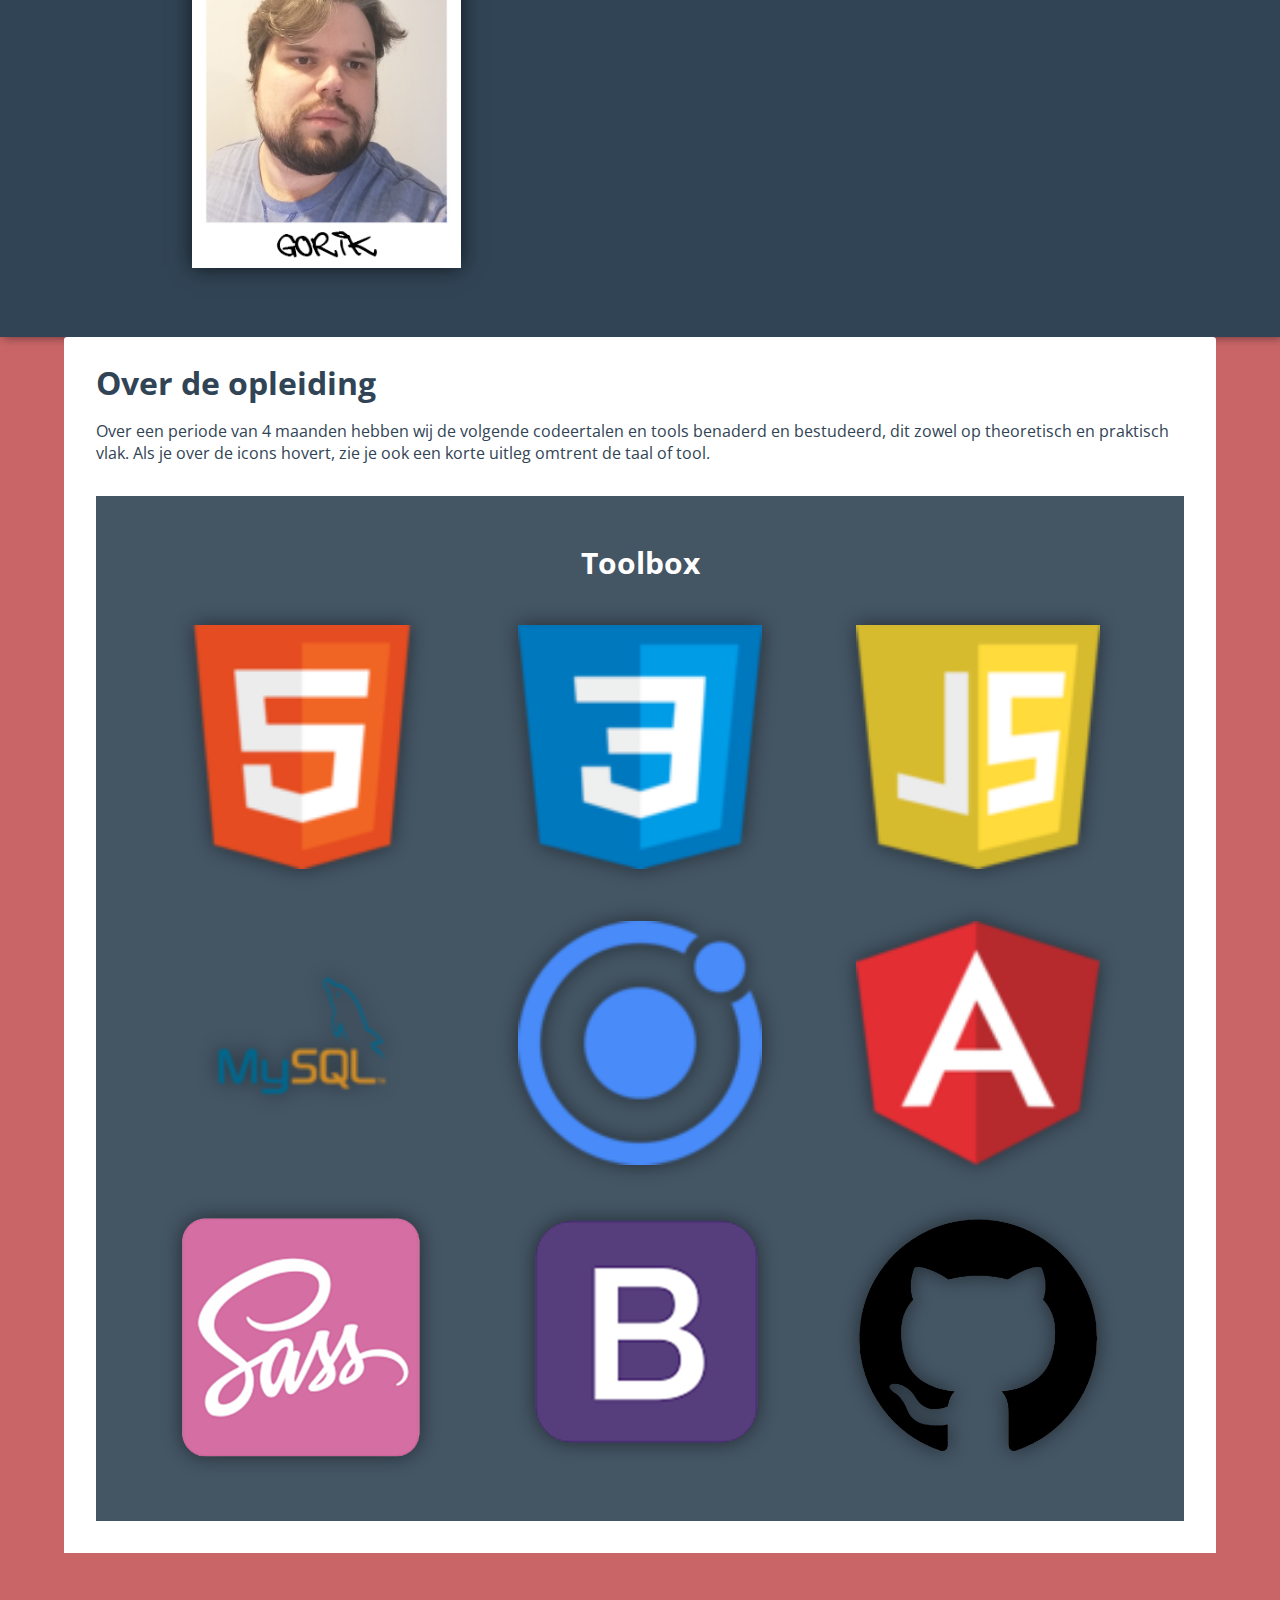
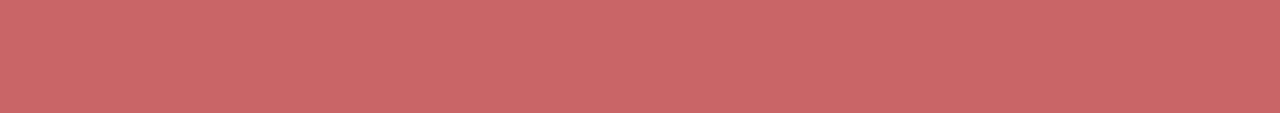
==== commit 377f0cb8: "test" ====
--- a/index.html
+++ b/index.html
@@ -14,49 +14,25 @@
 </head>
 
 <body>
-    <header class="header" id="header">
-        <nav class="navbar">
+    <nav id="navbarContainer">
+        <div id="navDiv">
             <a id="logo" href="#home"><img src="img/logo.png" alt="logo"></a>
-            <ul class="nav-menu">
-                <li class="nav-item">
-                    <a href="#jobdag" class="nav-link">Jobdag</a>
-                </li>
-                <li class="nav-item">
-                    <a href="#cursisten" class="nav-link">Cursisten</a>
-                </li>
-                <li class="nav-item">
-                    <a href="#opleiding" class="nav-link">Opleiding</a>
-                </li>
-            </ul>
-            <div class="hamburger">
-                <span class="bar"></span>
-                <span class="bar"></span>
-                <span class="bar"></span>
-            </div>
-        </nav>
-    </header>
-    <!-- <nav id="navbarContainer">
-        <div id="navDiv">
             <a id="hamburger" href="javascript:void(0);" class="icon" onclick="navMenue()">
                 <i class="fa fa-bars fa-2x"></i></a>
-            <div id="nav-list-container">
-                <a class="navLi" href="#jobdag">Jobdag</a>
-                <a class="navLi" href="#cursisten">Cursisten</a>
-                <a class="navLi" href="#opleiding">Opleiding</a>
-            </div>
-            <a class="navLiHam" href="#jobdag" onclick="clickMenuItem()">Jobdag</a>
+            <a class="navLi" href="#jobdag">Jobdag</a>
+            <a class="navLi" href="#cursisten">Cursisten</a>
+            <a class="navLi" href="#opleiding">Opleiding</a>
+            <!-- <a class="navLiHam" href="#jobdag" onclick="clickMenuItem()">Jobdag</a>
             <a class="navLiHam" href="#cursisten" onclick="clickMenuItem()">Cursisten</a>
-            <a class="navLiHam" href="#opleiding" onclick="clickMenuItem()">Opleiding</a>
+            <a class="navLiHam" href="#opleiding" onclick="clickMenuItem()">Opleiding</a> -->
         </div>
-    </nav> -->
-
+    </nav>
     <div class="scroll-container">
         <section id="jobdag" class="scroll-section">
             <div class="flex-info">
                 <h1>JOBDAG HYBRIDE APPS HEVERLEE</h1>
                 <div class="flex-info2">
-                    <div class="redirectText">Nog maar ...
-                    </div>
+
                     <div id="countdown" class="center">
                         <!-- opmaak (kleur en size) nog aan te werken als pagina volledig is  -->
                         <div id="day"></div>
@@ -64,7 +40,7 @@
                         <div id="min"></div>
                         <div id="sec"></div>
                     </div>
-                    <div class="redirectText">... tot de jobdag op 21 februari 2022!
+                    <div class="redirectText">Countdown naar de jobdag, deze zal plaatsvinden op 21 februari 2021.
                     </div>
                     <div class="btn-container">
                         <i class="fas fa-angle-double-right"></i>
@@ -102,8 +78,7 @@
             <div id="intro-pupils">
                 <h2>Vers talent</h2>
                 <p>Vers uit de “coding” fabriek, presenteren wij met trots jullie mogelijke nieuwe aanwinsten!
-                    Graag presenteren zij ook hun CV een een eigen project. Klik hiervoor op een foto (project) of naam.
-                    (CV)
+                    Graag presenteren zij ook hun CV een een eigen project.
                 </p><br>
             </div>
             <div id="tv-carousel">
@@ -167,16 +142,11 @@
             </div>
         </section>
 
-        <section class="info-text" id="opleiding">
-            <div class="over-opleiding">
-                <h2>Over de opleiding</h2>
-                <p>Over een periode van 4 maanden hebben wij de volgende codeertalen en tools benaderd en bestudeerd,
-                    dit
-                    zowel op theoretisch en praktisch vlak. Als je over de icons hovert, zie je ook een korte uitleg
-                    omtrent
-                    de taal of tool.</p>
-            </div>
-
+        <section class="info-text scroll-section" id="opleiding">
+            <h2>Over de opleiding</h2>
+            <p>Over een periode van 4 maanden hebben wij de volgende codeertalen en tools benaderd en bestudeerd, dit
+                zowel op theoretisch en praktisch vlak. Als je over de icons hovert, zie je ook een korte uitleg omtrent
+                de taal of tool.</p>
             <div id="badgescontainer">
                 <h3>Toolbox</h3>
                 <div id="codeerbadge">
@@ -222,21 +192,21 @@
                             <p>is een platform en framework om single pages te maken met HTML en TypeScript</p>
                         </div>
                     </div>
-                    <div class="badge" id="sass" onmouseover="showText(this)" onmouseout="hideText(this)">
+                    <div class="badge" id="html" onmouseover="showText(this)" onmouseout="hideText(this)">
                         <img src="./img/sass.png" alt="sass">
                         <div class="uitleg">
                             <h6>SASS</h6>
                             <p>voor een extra sassy opmaak van de webpagina</p>
                         </div>
                     </div>
-                    <div class="badge" id="bs" onmouseover="showText(this)" onmouseout="hideText(this)">
+                    <div class="badge" id="html" onmouseover="showText(this)" onmouseout="hideText(this)">
                         <img src="./img/bootstrap.png" alt="bootstrap">
                         <div class="uitleg">
                             <h6>Bootstrap</h6>
                             <p>gebruiken we als handige front-end framework tool</p>
                         </div>
                     </div>
-                    <div class="badge" id="git" onmouseover="showText(this)" onmouseout="hideText(this)">
+                    <div class="badge" id="html" onmouseover="showText(this)" onmouseout="hideText(this)">
                         <img src="./img/github.png" alt="github">
                         <div class="uitleg">
                             <h6>Github</h6>
--- a/style.css
+++ b/style.css
@@ -41,7 +41,7 @@
     height: 90vh;
 } */
 
-/* 
+
 #navbarContainer {
     top: 0;
     width: 100%;
@@ -53,82 +53,8 @@
 
 .navLi:hover {
     background-color: var(--acc-color); 
-} */
-
-/* NAVBAR NIEUW */
-.nav-menu li {
-    list-style: none;
-}
-
-.nav-item a {
-    text-decoration: none;
-}
-
-.header{
-    position: sticky;
-    z-index: 1000;
-    top: 0;
-    padding: 1rem 1.5rem; 
-    background-color: var(--prim-color);
-    box-shadow: 3px 0 10px rgba(0, 0, 0, 0.5);
-    transition: top .5s ease-in-out;  
-}
-
-.navbar {
-    display: flex;
-    width: 90%;
-    margin: 0 auto;    
-    justify-content: space-between;
-    align-items: center; 
-}
-
-#logo{
-    padding-top: 10px;
-}
-
-.hamburger {
-    display: none;    
-}
-
-.bar {
-    display: block;
-    width: 35px;
-    height: 5px;
-    margin: 8px auto;
-    border-radius: .2em;
-    -webkit-transition: all 0.3s ease-in-out;
-    transition: all 0.3s ease-in-out;
-    background-color: white;
-}
-
-.nav-menu {
-    display: flex;
-    justify-content: space-between;
-    align-items: center;
-}
-
-.nav-item {
-    /* width: 10rem; */
-    padding: 14px 16px;
-    margin-left: 4rem;
-    text-align: center;
-}
-
-.nav-link{
-    font-size: 1.6rem;
-    font-weight: 400;
-    color: white;
-}
-
-.nav-item:hover{
-    background-color: var(--acc-color);
-    
-    border-radius: .2em;
-    transition: background-color 250ms ease-in-out;
-}
-
-
-/* --- FIRST SECTION JOBDAG --- */
+}
+
 
 #jobdag{
     display: flex;
@@ -143,10 +69,8 @@
     font-size: 2.5em;    
 }
 
-.redirectText{
+#redirectText{
     display: block;
-    font-size: 1.2em;
-    font-weight: 500;
 }
 
 #day, #hr, #min, #sec {
@@ -198,12 +122,6 @@
     /* border: #314455 1px solid; */
 } 
 
-.over-opleiding {
-    margin: 3rem 0;
-}
-
-
-
 .info-text-flex {
     display: flex;
     justify-content: space-between;    
@@ -259,13 +177,13 @@
 }
 
 #intro-pupils{
-    width: 90%;
+    width: 70%;
     margin: 0 auto;
     padding: 2em 3em;
 }
 
 #tv{
-   /* width: ; */
+   width: -;
    margin: 0 auto;
    overflow: hidden;
 }
@@ -416,69 +334,13 @@
 
 /* Extra small devices (phones, 600px and down) */
 @media only screen and (max-width: 650px) {
-    .nav-menu {
-        position: fixed;
-        left: -100%;
-        top: 5rem;
-        flex-direction: column;
-        background-color: #fff;
-        width: 100%;
-        border-radius: 10px;
-        text-align: center;
-        transition: 0.3s ease;
-        box-shadow:
-            0 10px 27px rgba(0, 0, 0, 0.05);
-    }
-
-    .nav-menu.active {
-        left: 0;
-    }
-
-    .nav-item {
-        margin: 1.2rem 0;
-        font-size: 1.6rem;
-    }
-
-    .nav-link{
-        font-weight: 600;
-        color: var(--prim-color);
-    }
-
-    .hamburger {
-        display: block;
-        cursor: pointer;
-    }
-
-    .hamburger.active .bar:nth-child(2) {
-        opacity: 0;
-    }
-
-    .hamburger.active .bar:nth-child(1) {
-        transform: translateY(13px) rotate(45deg);
-    }
-
-    .hamburger.active .bar:nth-child(3) {
-        transform: translateY(-13px) rotate(-45deg);
-    }
-    /* #navbarContainer {
+    #navbarContainer {
         position: fixed;
         transition: top 1s ease;
     }
-
-    #navDiv {
-        width: 90%;
-        display: flex;
-        margin: 0 auto;
-        justify-content: space-between;
-    }
-    
-    #logo {
-        flex-grow: 10;
-        align-self: flex-start;
-    } 
-    
-    .navLi{ 
-        display: flex;
+    
+    .navLi, .navLiHam {
+        display: none;
         text-decoration: none;
         color: var(--sec-color);
         padding: 14px;
@@ -486,28 +348,20 @@
         text-align: right;
     }
 
-    #nav-list-container {
+    .navLiHam {
         display: none;
-        flex-direction: column;
-        position: relative;
-        top: 20px
-    } */
-
-    /* .navLiHam {
-        display: none;
-    } */
-
-    /* #hamburger {
+    }
+
+    #hamburger {
         color: var(--sec-color);
         padding: 14px 16px;
         position: absolute;
-        top: 0;
-        right: 5%;
+        right: 10px;
     }
 
     #hamburger:hover {
         color: var(--acc-color); 
-    } */
+    }
 
     .flex-info {
         display: flex;
@@ -619,26 +473,11 @@
         content: "Angular";
         margin: 0 auto;
     }
-
-    #sass::after {
-        content: "Sass";
-        margin: 0 auto;
-    }
-
-    #bs::after {
-        content: "Bootstrap";
-        margin: 0 auto;
-    }
-
-    #git::after {
-        content: "Github";
-        margin: 0 auto;
-    }
-}
-
-/* Medium devices (portrait tablets and large phones, 600px and up) */
-@media only screen and (min-width: 650px) {      
-    /* #navbarContainer {
+}
+
+/* Small devices (portrait tablets and large phones, 600px and up) */
+@media only screen and (min-width: 650px) {
+    #navbarContainer {
         position: sticky;
         display: flex;
         justify-content: center;
@@ -676,7 +515,7 @@
 
     #hamburger {
         display: none;
-    } */
+    }
 
     .flex-info {
         display: flex;
@@ -689,8 +528,8 @@
 
     .flex-info h1{
         width: 50%;
-        font-size: 4em;
-        align-self: center;
+        font-size: 3em;
+        /* align-self:; */
         text-align: right;
         overflow: hidden;
         line-height: 1.2em;
@@ -701,7 +540,6 @@
         flex-direction: column;
         justify-content: space-evenly;
         width: 35%;
-        min-height: 310px ;
     }
 
     #countdown div {
@@ -746,27 +584,14 @@
 
 }
 
-
-
-@media only screen and (max-width: 1300px) {
-    .nav-link {
-        font-size: 1em;
-    }
-}
-
 @media only screen and (min-width: 1300px) {
-    .navbar {
-        width: 70%;
-    }
-
+    
     .flex-info {
         width: 70%;
-        min-height: 310px;
     }
 
     .flex-info h1{
         width: 35%;
-        max-width: 450px;
         font-size: 4em;
         /* align-self:; */
         text-align: right;
@@ -797,9 +622,6 @@
         /* border: #314455 1px solid; */
     } 
 
-    #intro-pupils{
-        width: 70%;
-    }
     #pupil-carousel{
         width: 70%;
         margin: 0 auto;
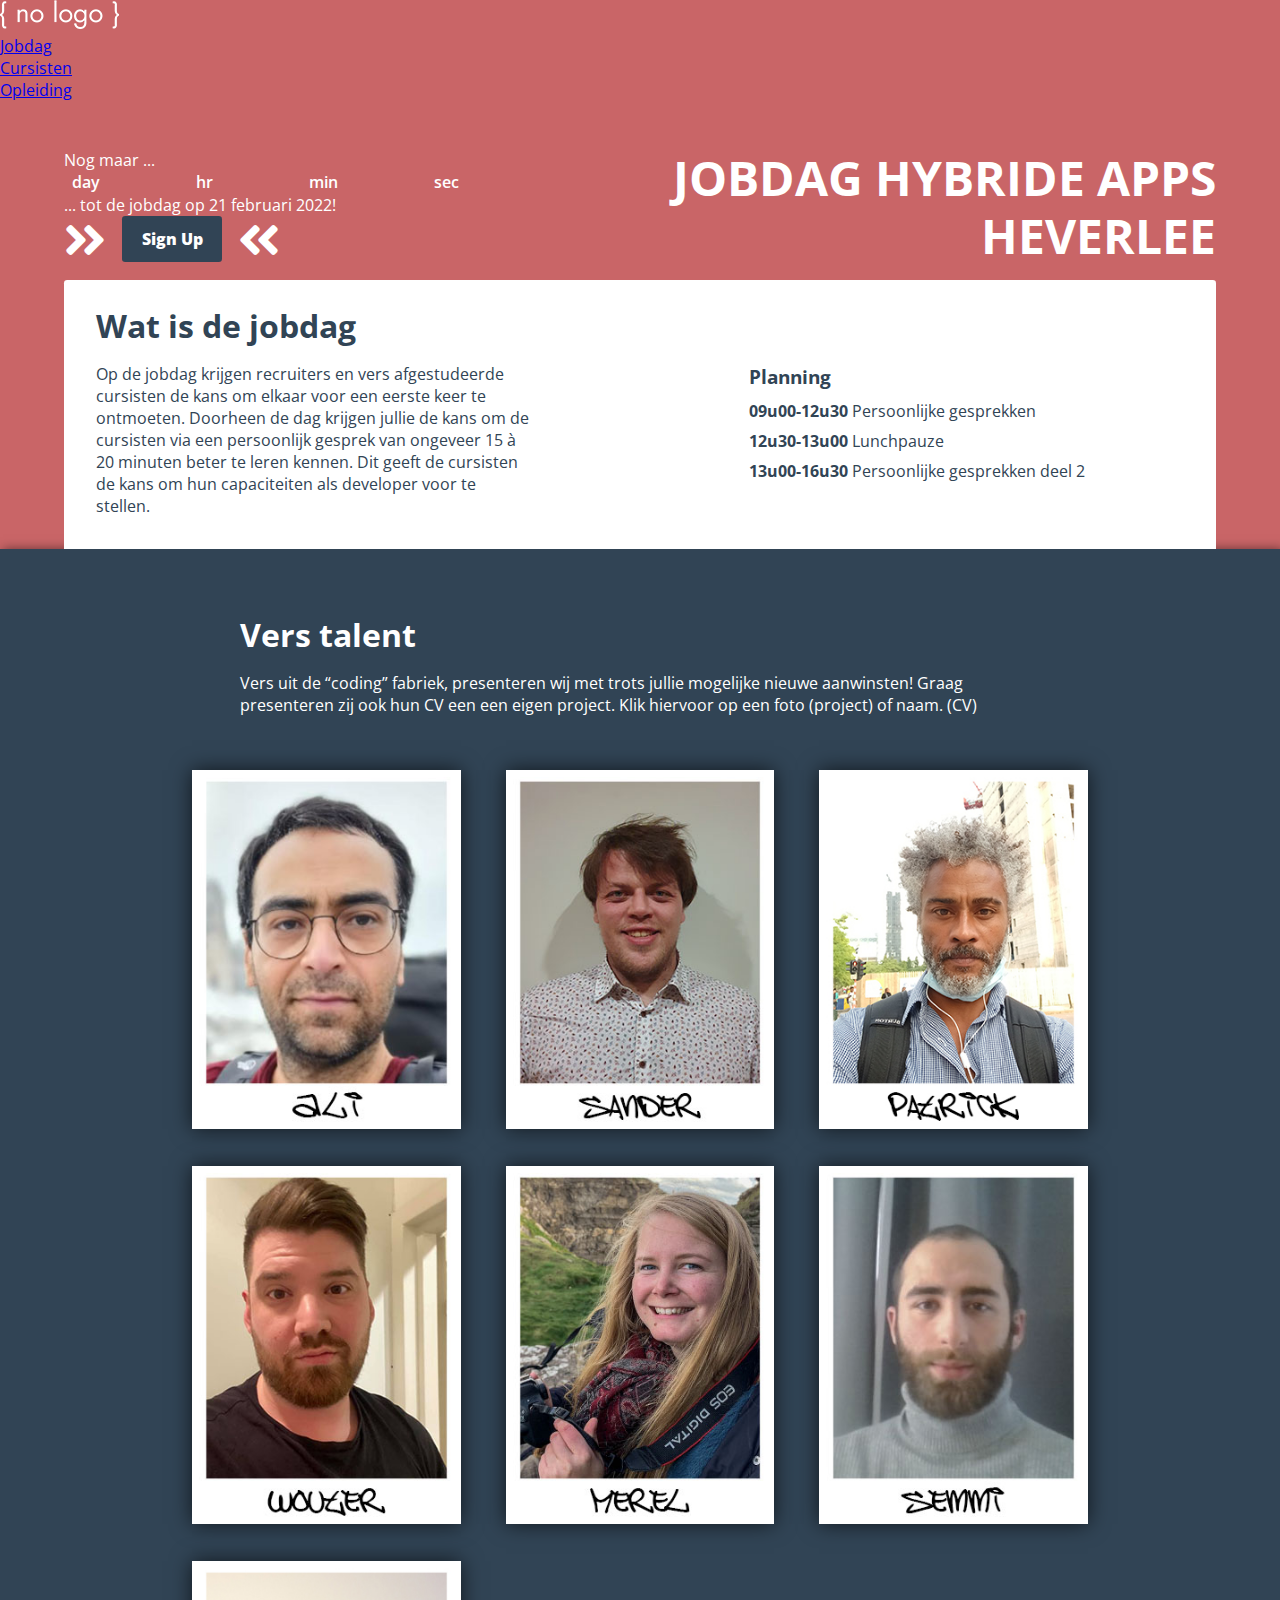
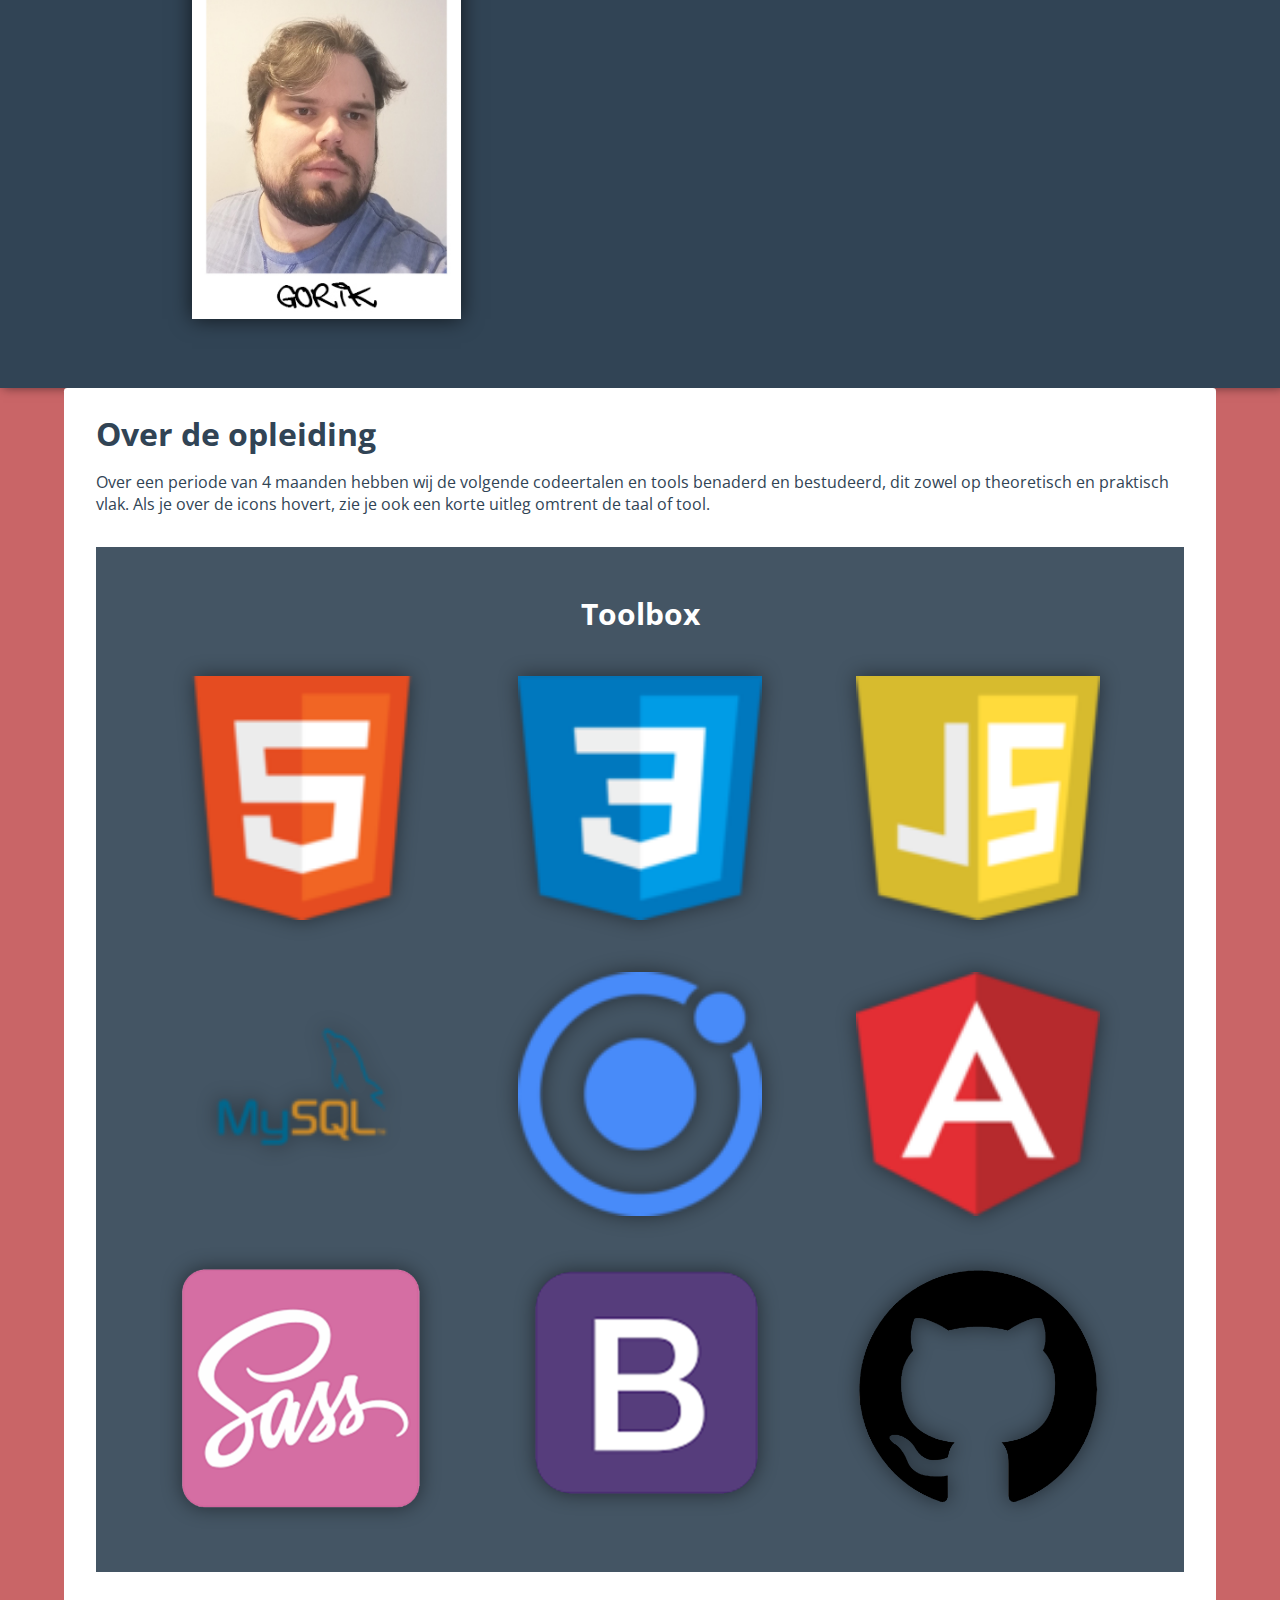
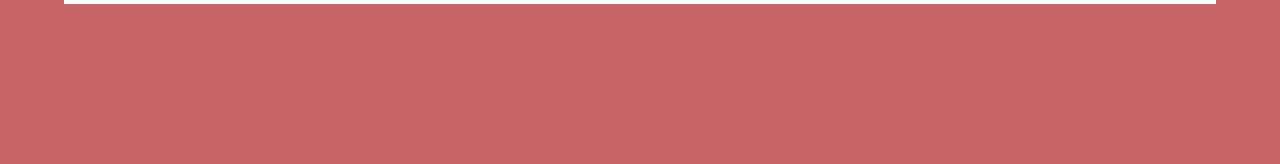
==== commit 06e0d26f: "laatste update dinsdag (te laat gepushed)" ====
--- a/index.html
+++ b/index.html
@@ -14,25 +14,35 @@
 </head>
 
 <body>
-    <nav id="navbarContainer">
-        <div id="navDiv">
+    <header class="header" id="header">
+        <nav class="navbar">
             <a id="logo" href="#home"><img src="img/logo.png" alt="logo"></a>
-            <a id="hamburger" href="javascript:void(0);" class="icon" onclick="navMenue()">
-                <i class="fa fa-bars fa-2x"></i></a>
-            <a class="navLi" href="#jobdag">Jobdag</a>
-            <a class="navLi" href="#cursisten">Cursisten</a>
-            <a class="navLi" href="#opleiding">Opleiding</a>
-            <!-- <a class="navLiHam" href="#jobdag" onclick="clickMenuItem()">Jobdag</a>
-            <a class="navLiHam" href="#cursisten" onclick="clickMenuItem()">Cursisten</a>
-            <a class="navLiHam" href="#opleiding" onclick="clickMenuItem()">Opleiding</a> -->
-        </div>
-    </nav>
+            <ul class="nav-menu">
+                <li class="nav-item">
+                    <a href="#jobdag" class="nav-link">Jobdag</a>
+                </li>
+                <li class="nav-item">
+                    <a href="#cursisten" class="nav-link">Cursisten</a>
+                </li>
+                <li class="nav-item">
+                    <a href="#opleiding" class="nav-link">Opleiding</a>
+                </li>
+            </ul>
+            <div class="hamburger">
+                <span class="bar"></span>
+                <span class="bar"></span>
+                <span class="bar"></span>
+            </div>
+        </nav>
+    </header>
+
     <div class="scroll-container">
         <section id="jobdag" class="scroll-section">
             <div class="flex-info">
                 <h1>JOBDAG HYBRIDE APPS HEVERLEE</h1>
                 <div class="flex-info2">
-
+                    <div class="redirectText">Nog maar ...
+                    </div>
                     <div id="countdown" class="center">
                         <!-- opmaak (kleur en size) nog aan te werken als pagina volledig is  -->
                         <div id="day"></div>
@@ -40,7 +50,7 @@
                         <div id="min"></div>
                         <div id="sec"></div>
                     </div>
-                    <div class="redirectText">Countdown naar de jobdag, deze zal plaatsvinden op 21 februari 2021.
+                    <div class="redirectText">... tot de jobdag op 21 februari 2022!
                     </div>
                     <div class="btn-container">
                         <i class="fas fa-angle-double-right"></i>
@@ -78,7 +88,8 @@
             <div id="intro-pupils">
                 <h2>Vers talent</h2>
                 <p>Vers uit de “coding” fabriek, presenteren wij met trots jullie mogelijke nieuwe aanwinsten!
-                    Graag presenteren zij ook hun CV een een eigen project.
+                    Graag presenteren zij ook hun CV een een eigen project. Klik hiervoor op een foto (project) of naam.
+                    (CV)
                 </p><br>
             </div>
             <div id="tv-carousel">
@@ -126,8 +137,8 @@
                     </a>
                 </div>
                 <div class="pupil">
-                    <a href="#" target="_blank" rel="noopener noreferrer"><img src="./img/semmi_pol.jpg"
-                            alt="Semmi_foto"></a>
+                    <a href="#" target="_blank" rel="noopener noreferrer"><img src="./img/semmi_pol.jpg"alt="Semmi_foto">
+                    <a href="./pdf_cv/CV_Gorik_DHauwers.pdf" download="CV Gorik D'Hauwers"><div class="download"></div></a>
                 </div>
                 <div class="pupil">
                     <a href="#" target="_blank" rel="noopener noreferrer">
@@ -142,11 +153,16 @@
             </div>
         </section>
 
-        <section class="info-text scroll-section" id="opleiding">
-            <h2>Over de opleiding</h2>
-            <p>Over een periode van 4 maanden hebben wij de volgende codeertalen en tools benaderd en bestudeerd, dit
-                zowel op theoretisch en praktisch vlak. Als je over de icons hovert, zie je ook een korte uitleg omtrent
-                de taal of tool.</p>
+        <section class="info-text" id="opleiding">
+            <div class="over-opleiding">
+                <h2>Over de opleiding</h2>
+                <p>Over een periode van 4 maanden hebben wij de volgende codeertalen en tools benaderd en bestudeerd,
+                    dit
+                    zowel op theoretisch en praktisch vlak. Als je over de icons hovert, zie je ook een korte uitleg
+                    omtrent
+                    de taal of tool.</p>
+            </div>
+
             <div id="badgescontainer">
                 <h3>Toolbox</h3>
                 <div id="codeerbadge">
@@ -192,21 +208,21 @@
                             <p>is een platform en framework om single pages te maken met HTML en TypeScript</p>
                         </div>
                     </div>
-                    <div class="badge" id="html" onmouseover="showText(this)" onmouseout="hideText(this)">
+                    <div class="badge" id="sass" onmouseover="showText(this)" onmouseout="hideText(this)">
                         <img src="./img/sass.png" alt="sass">
                         <div class="uitleg">
                             <h6>SASS</h6>
                             <p>voor een extra sassy opmaak van de webpagina</p>
                         </div>
                     </div>
-                    <div class="badge" id="html" onmouseover="showText(this)" onmouseout="hideText(this)">
+                    <div class="badge" id="bs" onmouseover="showText(this)" onmouseout="hideText(this)">
                         <img src="./img/bootstrap.png" alt="bootstrap">
                         <div class="uitleg">
                             <h6>Bootstrap</h6>
                             <p>gebruiken we als handige front-end framework tool</p>
                         </div>
                     </div>
-                    <div class="badge" id="html" onmouseover="showText(this)" onmouseout="hideText(this)">
+                    <div class="badge" id="git" onmouseover="showText(this)" onmouseout="hideText(this)">
                         <img src="./img/github.png" alt="github">
                         <div class="uitleg">
                             <h6>Github</h6>
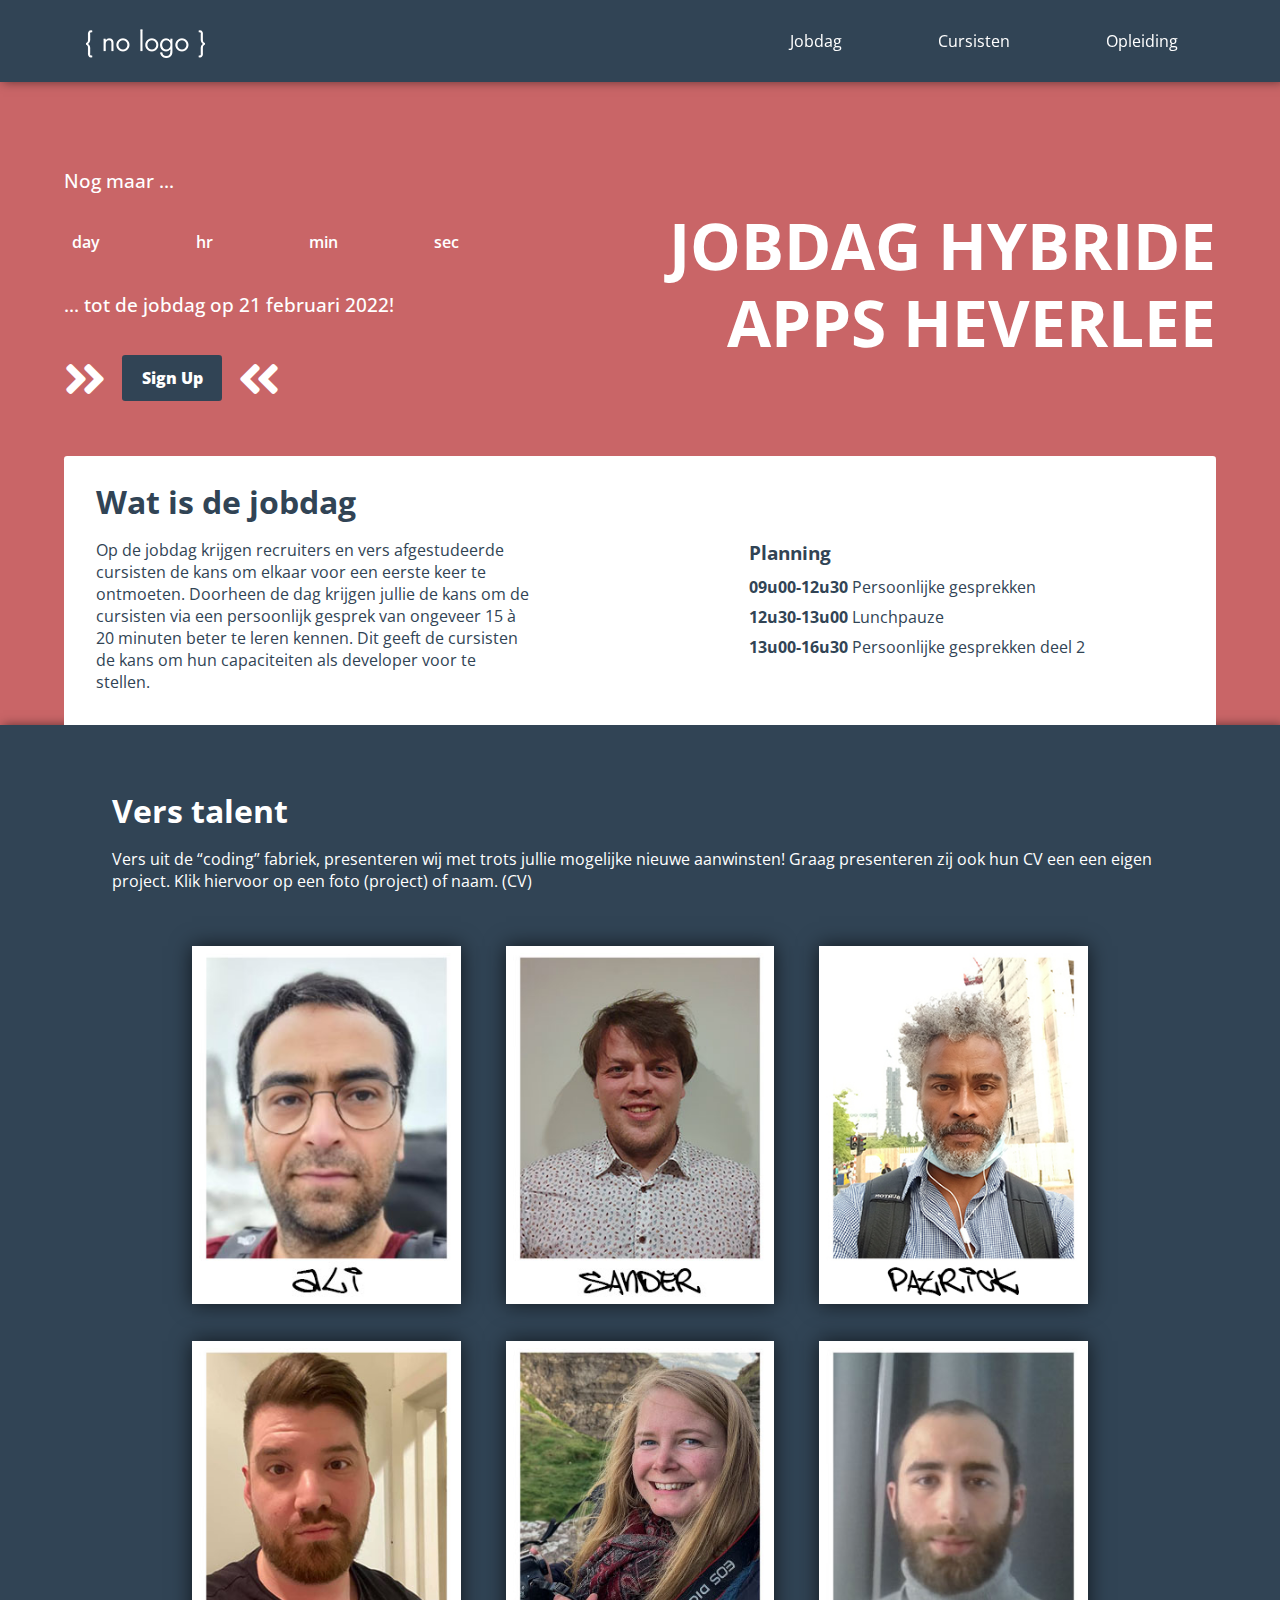
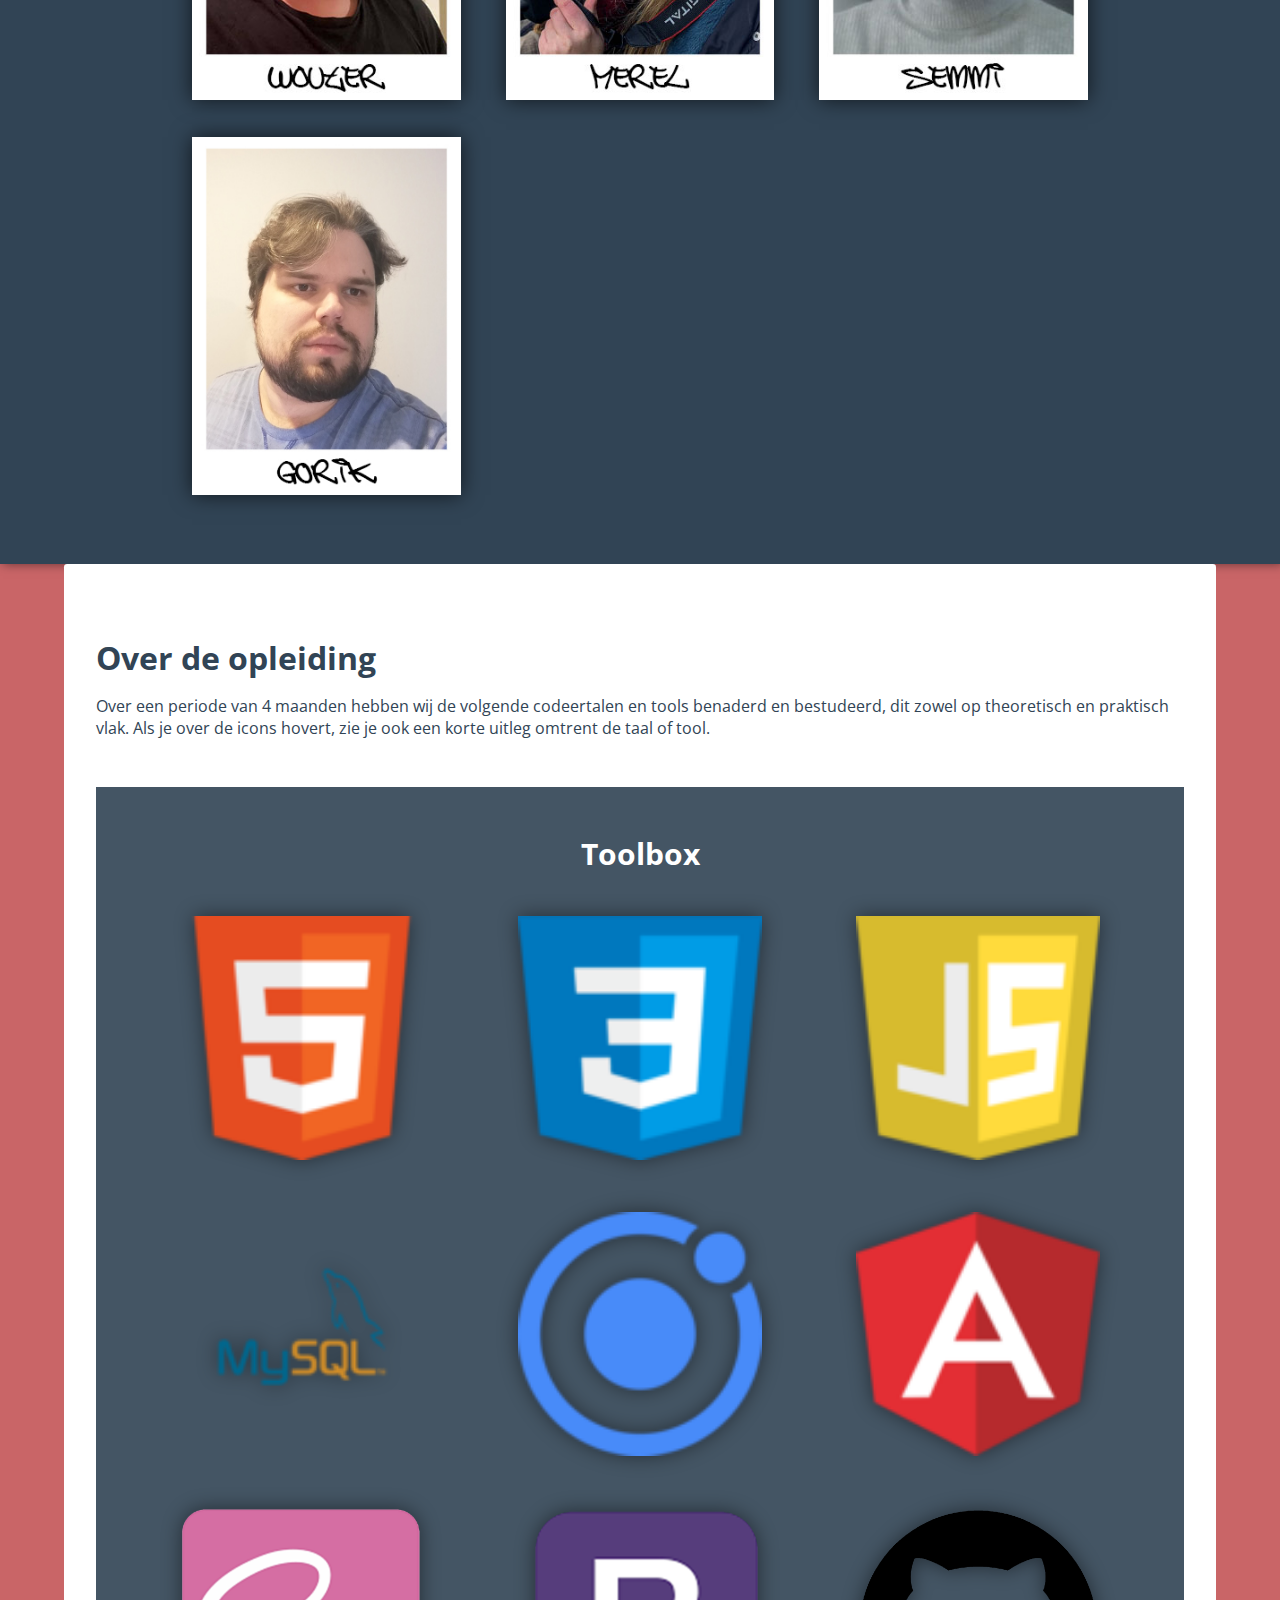
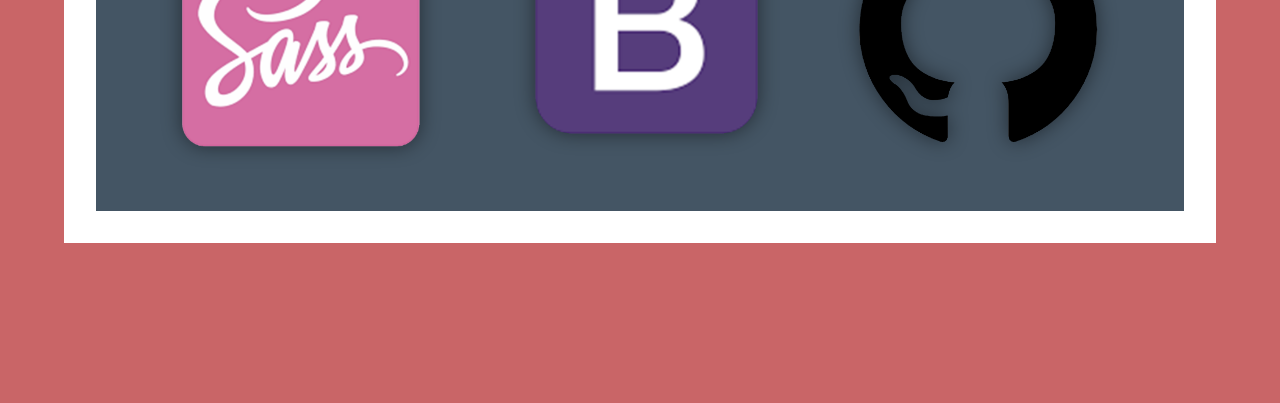
==== commit 82395a8a: "CV Semmi toevoegen" ====
--- a/index.html
+++ b/index.html
@@ -97,11 +97,12 @@
             </div>
             <div id="pupils">
                 <div class="pupil">
-                    <a href="#" target="_blank" rel="noopener noreferrer"><img src="./img/ali_pol.jpg" alt="Ali_foto"><a
-                            href="https://wonderful-pebble-058846c03.1.azurestaticapps.net/" target="_blank"
-                            rel="noopener noreferrer">
-                            <div class="download"></div>
-                        </a></a>
+                    <a href="#" target="_blank" rel="noopener noreferrer">
+                        <img src="./img/ali_pol.jpg" alt="Ali_foto">
+                        <a href="https://wonderful-pebble-058846c03.1.azurestaticapps.net/" target="_blank" rel="noopener noreferrer">
+                            <div class="download"></div>
+                        </a>
+                    </a>
                 </div>
                 <div class="pupil">
                     <a href="https://sandervdab.github.io/extra_oef/" target="_blank" rel="noopener noreferrer">
@@ -120,12 +121,12 @@
                     </a>
                 </div>
                 <div class="pupil">
-                    <a href="https://woutermathues.github.io/obsidianthievesproject/" target="_blank"
-                        rel="noopener noreferrer"><img src="./img/wouter_pol.jpg" alt="Wouter_foto"><a
-                            href="https://woutermathues.github.io/CVwoutermathuesresponsive/" target="_blank"
-                            rel="noopener noreferrer">
-                            <div class="download"></div>
-                        </a></a>
+                    <a href="https://woutermathues.github.io/obsidianthievesproject/" target="_blank" rel="noopener noreferrer">
+                        <img src="./img/wouter_pol.jpg" alt="Wouter_foto">
+                        <a href="https://woutermathues.github.io/CVwoutermathuesresponsive/" target="_blank" rel="noopener noreferrer">
+                            <div class="download"></div>
+                        </a>
+                    </a>
                 </div>
 
                 <div class="pupil">
@@ -137,8 +138,12 @@
                     </a>
                 </div>
                 <div class="pupil">
-                    <a href="#" target="_blank" rel="noopener noreferrer"><img src="./img/semmi_pol.jpg"alt="Semmi_foto">
-                    <a href="./pdf_cv/CV_Gorik_DHauwers.pdf" download="CV Gorik D'Hauwers"><div class="download"></div></a>
+                    <a href="#" target="_blank" rel="noopener noreferrer">
+                        <img src="./img/semmi_pol.jpg"alt="Semmi_foto">
+                        <a href="./pdf_cv/CVSemmi2022.pdf" download="CV Semmi Ezaitourni">
+                            <div class="download"></div>
+                        </a>
+                    </a>
                 </div>
                 <div class="pupil">
                     <a href="#" target="_blank" rel="noopener noreferrer">
@@ -148,8 +153,6 @@
                         </a>
                     </a>
                 </div>
-
-
             </div>
         </section>
 
--- a/style.css
+++ b/style.css
@@ -41,7 +41,7 @@
     height: 90vh;
 } */
 
-
+/* 
 #navbarContainer {
     top: 0;
     width: 100%;
@@ -53,8 +53,82 @@
 
 .navLi:hover {
     background-color: var(--acc-color); 
-}
-
+} */
+
+/* NAVBAR NIEUW */
+.nav-menu li {
+    list-style: none;
+}
+
+.nav-item a {
+    text-decoration: none;
+}
+
+.header{
+    position: sticky;
+    z-index: 1000;
+    top: 0;
+    padding: 1rem 1.5rem; 
+    background-color: var(--prim-color);
+    box-shadow: 3px 0 10px rgba(0, 0, 0, 0.5);
+    transition: top .5s ease-in-out;  
+}
+
+.navbar {
+    display: flex;
+    width: 90%;
+    margin: 0 auto;    
+    justify-content: space-between;
+    align-items: center; 
+}
+
+#logo{
+    padding-top: 10px;
+}
+
+.hamburger {
+    display: none;    
+}
+
+.bar {
+    display: block;
+    width: 35px;
+    height: 5px;
+    margin: 8px auto;
+    border-radius: .2em;
+    -webkit-transition: all 0.3s ease-in-out;
+    transition: all 0.3s ease-in-out;
+    background-color: white;
+}
+
+.nav-menu {
+    display: flex;
+    justify-content: space-between;
+    align-items: center;
+}
+
+.nav-item {
+    /* width: 10rem; */
+    padding: 14px 16px;
+    margin-left: 4rem;
+    text-align: center;
+}
+
+.nav-link{
+    font-size: 1.6rem;
+    font-weight: 400;
+    color: white;
+}
+
+.nav-item:hover{
+    background-color: var(--acc-color);
+    
+    border-radius: .2em;
+    transition: background-color 250ms ease-in-out;
+}
+
+
+/* --- FIRST SECTION JOBDAG --- */
 
 #jobdag{
     display: flex;
@@ -69,8 +143,10 @@
     font-size: 2.5em;    
 }
 
-#redirectText{
+.redirectText{
     display: block;
+    font-size: 1.2em;
+    font-weight: 500;
 }
 
 #day, #hr, #min, #sec {
@@ -122,6 +198,12 @@
     /* border: #314455 1px solid; */
 } 
 
+.over-opleiding {
+    margin: 3rem 0;
+}
+
+
+
 .info-text-flex {
     display: flex;
     justify-content: space-between;    
@@ -177,13 +259,13 @@
 }
 
 #intro-pupils{
-    width: 70%;
+    width: 90%;
     margin: 0 auto;
     padding: 2em 3em;
 }
 
 #tv{
-   width: -;
+   /* width: ; */
    margin: 0 auto;
    overflow: hidden;
 }
@@ -196,7 +278,7 @@
 
 #roulette {
     margin: 0 auto;
-    width: 30px;
+    width: fit-content;
     position: relative;
     text-overflow: hidden;
 }
@@ -216,11 +298,11 @@
 }
 
 @keyframes intro {
-  0%   {left:30px; right:0px;}
-  25%  {left:22.5px; right:0px;}
-  50%  {left:15px; right:0px;}
-  75%  {left:7.5px; right:0px;}
-  100% {left:0px; right:0px;}
+  0%   {left:30px;}
+  25%  {left:22.5px;}
+  50%  {left:15px;}
+  75%  {left:7.5px;}
+  100% {left:0px;}
 }
 
 @keyframes outro {
@@ -334,13 +416,69 @@
 
 /* Extra small devices (phones, 600px and down) */
 @media only screen and (max-width: 650px) {
-    #navbarContainer {
+    .nav-menu {
+        position: fixed;
+        left: -100%;
+        top: 5rem;
+        flex-direction: column;
+        background-color: #fff;
+        width: 100%;
+        border-radius: 10px;
+        text-align: center;
+        transition: 0.3s ease;
+        box-shadow:
+            0 10px 27px rgba(0, 0, 0, 0.05);
+    }
+
+    .nav-menu.active {
+        left: 0;
+    }
+
+    .nav-item {
+        margin: 1.2rem 0;
+        font-size: 1.6rem;
+    }
+
+    .nav-link{
+        font-weight: 600;
+        color: var(--prim-color);
+    }
+
+    .hamburger {
+        display: block;
+        cursor: pointer;
+    }
+
+    .hamburger.active .bar:nth-child(2) {
+        opacity: 0;
+    }
+
+    .hamburger.active .bar:nth-child(1) {
+        transform: translateY(13px) rotate(45deg);
+    }
+
+    .hamburger.active .bar:nth-child(3) {
+        transform: translateY(-13px) rotate(-45deg);
+    }
+    /* #navbarContainer {
         position: fixed;
         transition: top 1s ease;
     }
-    
-    .navLi, .navLiHam {
-        display: none;
+
+    #navDiv {
+        width: 90%;
+        display: flex;
+        margin: 0 auto;
+        justify-content: space-between;
+    }
+    
+    #logo {
+        flex-grow: 10;
+        align-self: flex-start;
+    } 
+    
+    .navLi{ 
+        display: flex;
         text-decoration: none;
         color: var(--sec-color);
         padding: 14px;
@@ -348,20 +486,28 @@
         text-align: right;
     }
 
-    .navLiHam {
+    #nav-list-container {
         display: none;
-    }
-
-    #hamburger {
+        flex-direction: column;
+        position: relative;
+        top: 20px
+    } */
+
+    /* .navLiHam {
+        display: none;
+    } */
+
+    /* #hamburger {
         color: var(--sec-color);
         padding: 14px 16px;
         position: absolute;
-        right: 10px;
+        top: 0;
+        right: 5%;
     }
 
     #hamburger:hover {
         color: var(--acc-color); 
-    }
+    } */
 
     .flex-info {
         display: flex;
@@ -473,11 +619,26 @@
         content: "Angular";
         margin: 0 auto;
     }
-}
-
-/* Small devices (portrait tablets and large phones, 600px and up) */
-@media only screen and (min-width: 650px) {
-    #navbarContainer {
+
+    #sass::after {
+        content: "Sass";
+        margin: 0 auto;
+    }
+
+    #bs::after {
+        content: "Bootstrap";
+        margin: 0 auto;
+    }
+
+    #git::after {
+        content: "Github";
+        margin: 0 auto;
+    }
+}
+
+/* Medium devices (portrait tablets and large phones, 600px and up) */
+@media only screen and (min-width: 650px) {      
+    /* #navbarContainer {
         position: sticky;
         display: flex;
         justify-content: center;
@@ -515,7 +676,7 @@
 
     #hamburger {
         display: none;
-    }
+    } */
 
     .flex-info {
         display: flex;
@@ -528,8 +689,8 @@
 
     .flex-info h1{
         width: 50%;
-        font-size: 3em;
-        /* align-self:; */
+        font-size: 4em;
+        align-self: center;
         text-align: right;
         overflow: hidden;
         line-height: 1.2em;
@@ -540,6 +701,7 @@
         flex-direction: column;
         justify-content: space-evenly;
         width: 35%;
+        min-height: 310px ;
     }
 
     #countdown div {
@@ -584,14 +746,27 @@
 
 }
 
+
+
+@media only screen and (max-width: 1300px) {
+    .nav-link {
+        font-size: 1em;
+    }
+}
+
 @media only screen and (min-width: 1300px) {
-    
+    .navbar {
+        width: 70%;
+    }
+
     .flex-info {
         width: 70%;
+        min-height: 310px;
     }
 
     .flex-info h1{
         width: 35%;
+        max-width: 450px;
         font-size: 4em;
         /* align-self:; */
         text-align: right;
@@ -622,6 +797,9 @@
         /* border: #314455 1px solid; */
     } 
 
+    #intro-pupils{
+        width: 70%;
+    }
     #pupil-carousel{
         width: 70%;
         margin: 0 auto;
